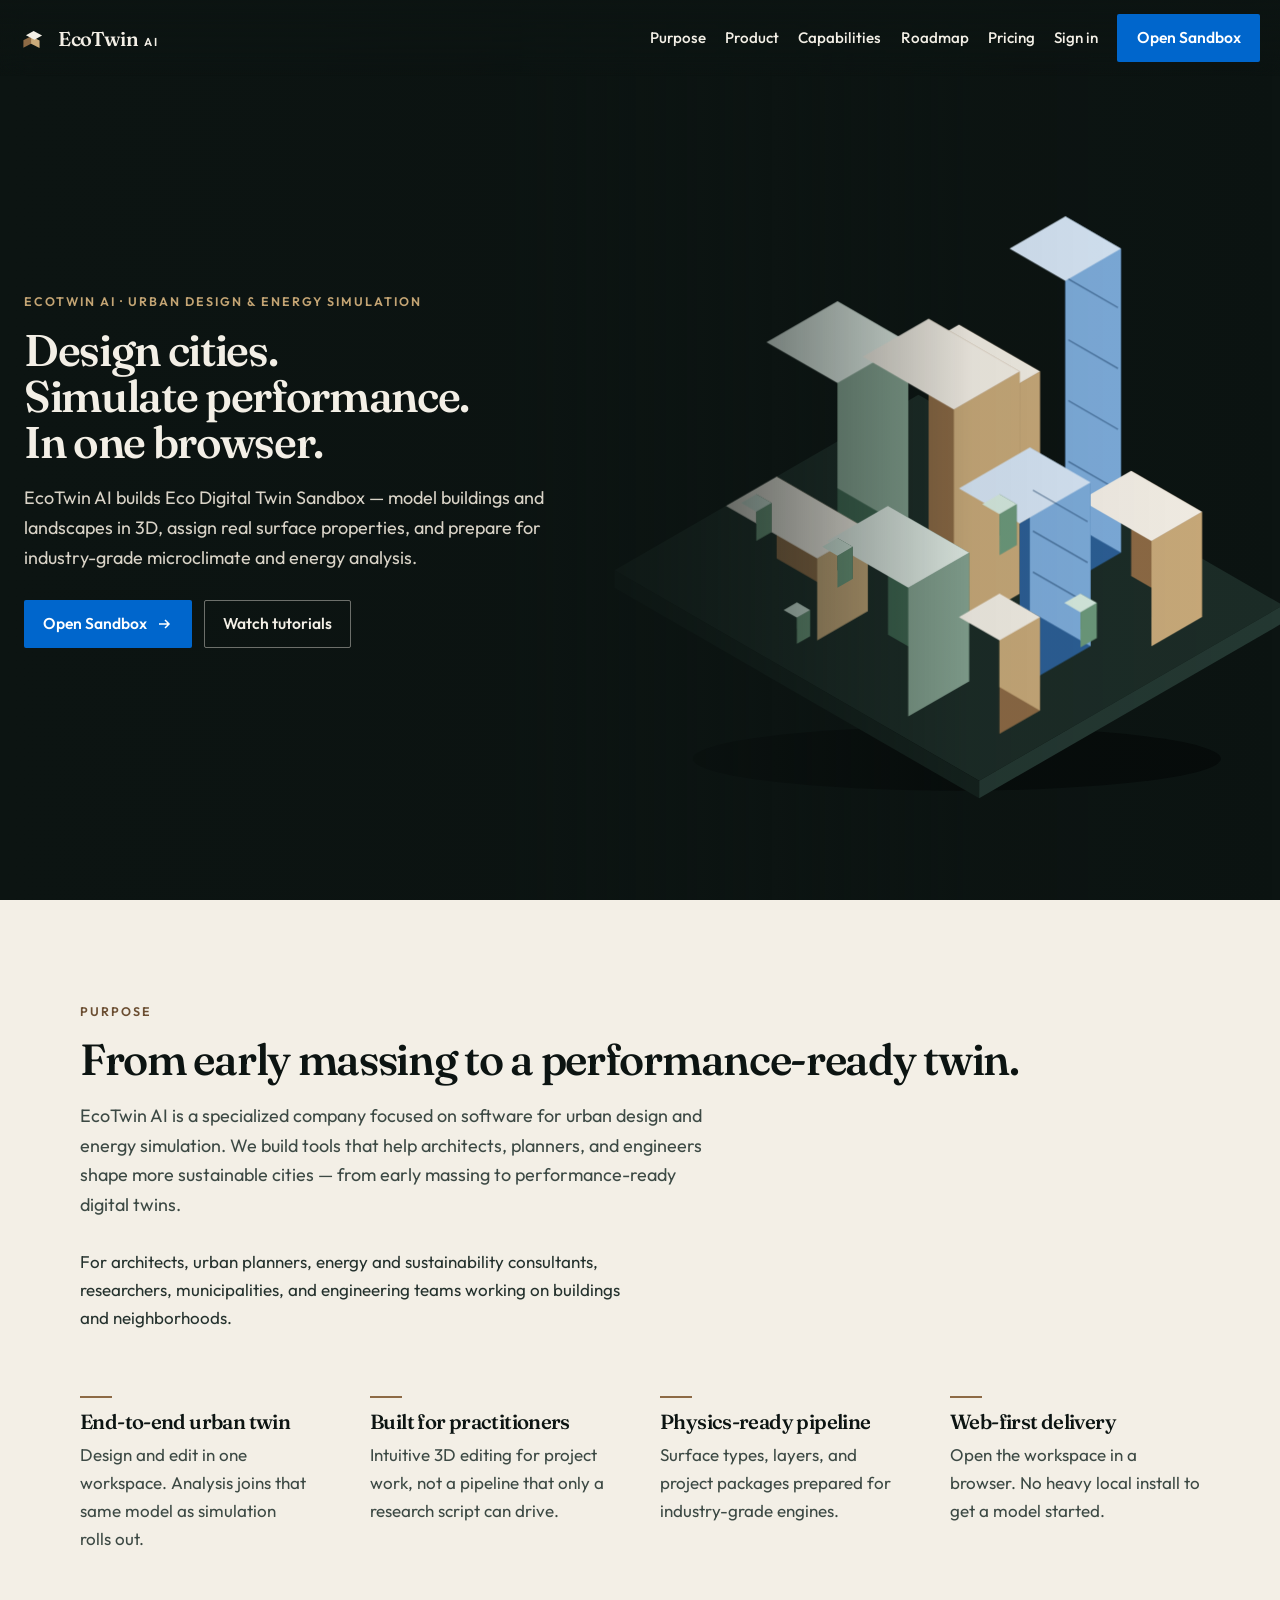
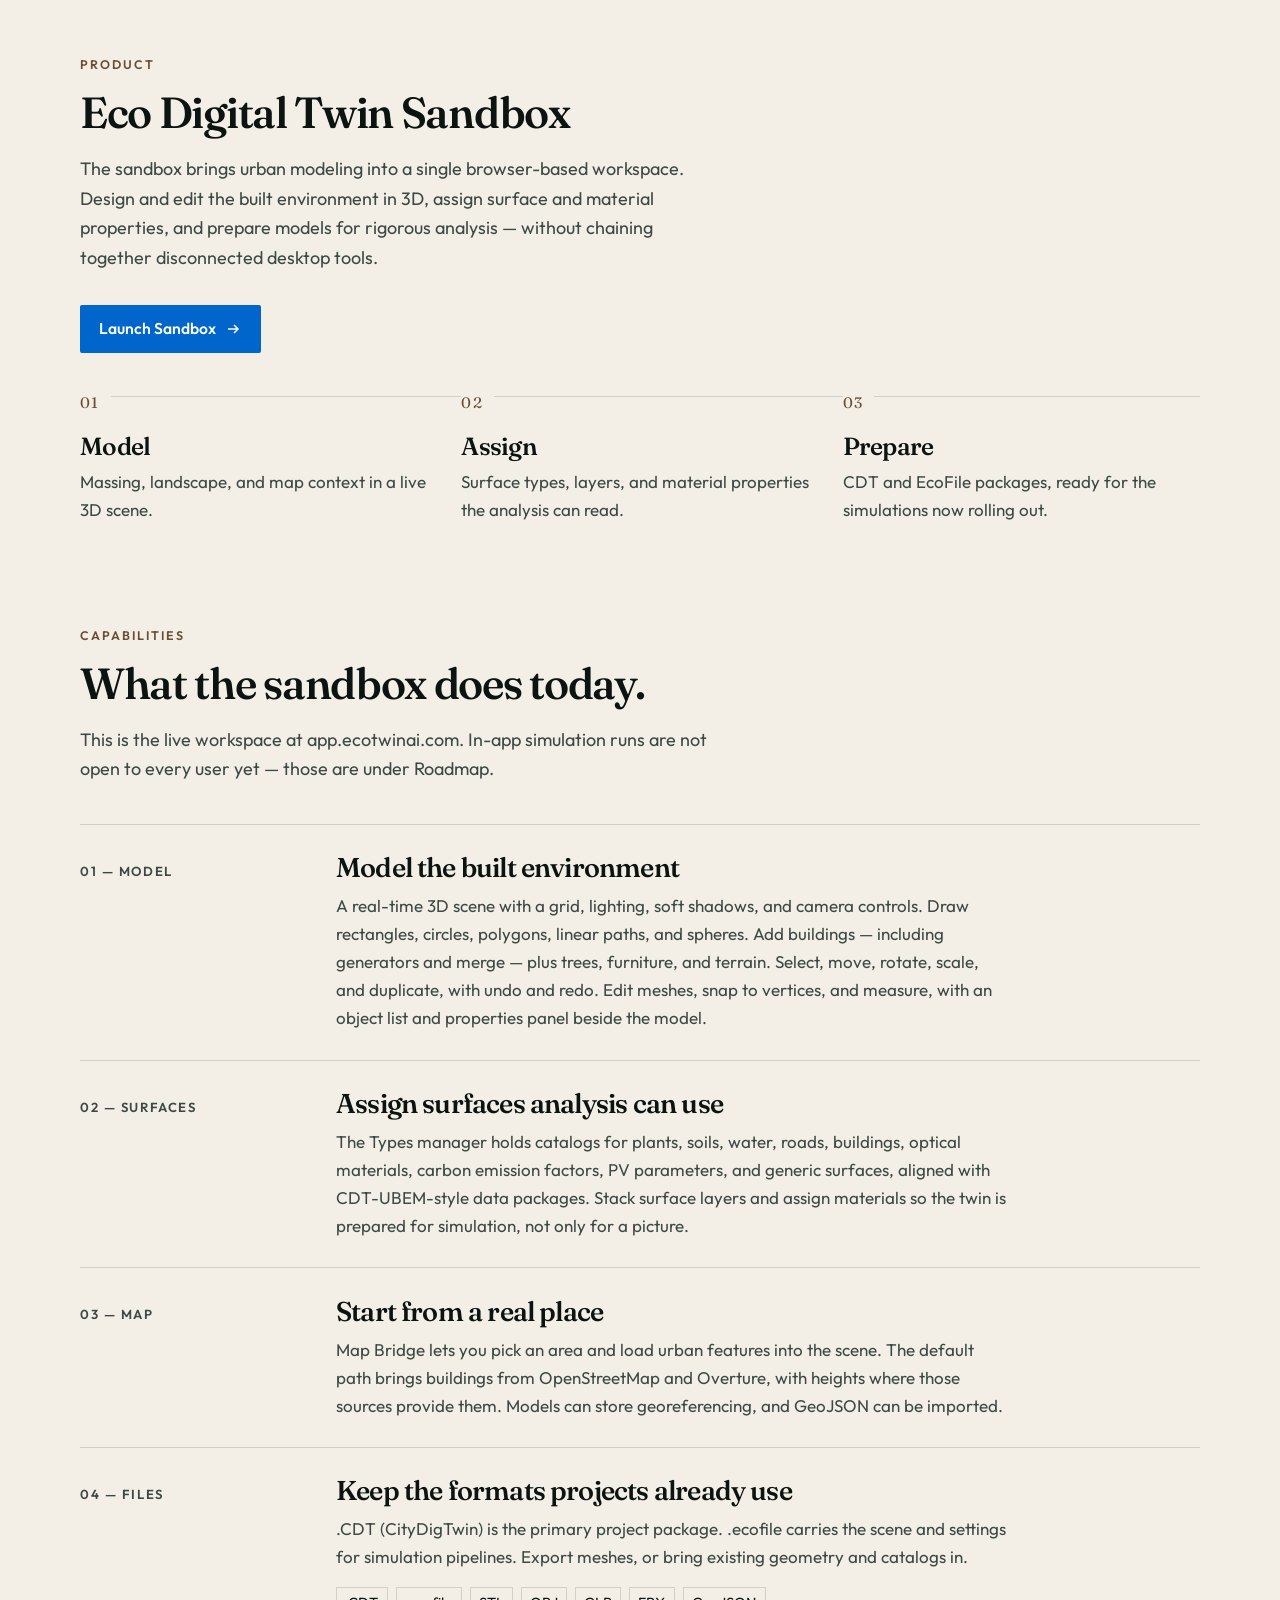
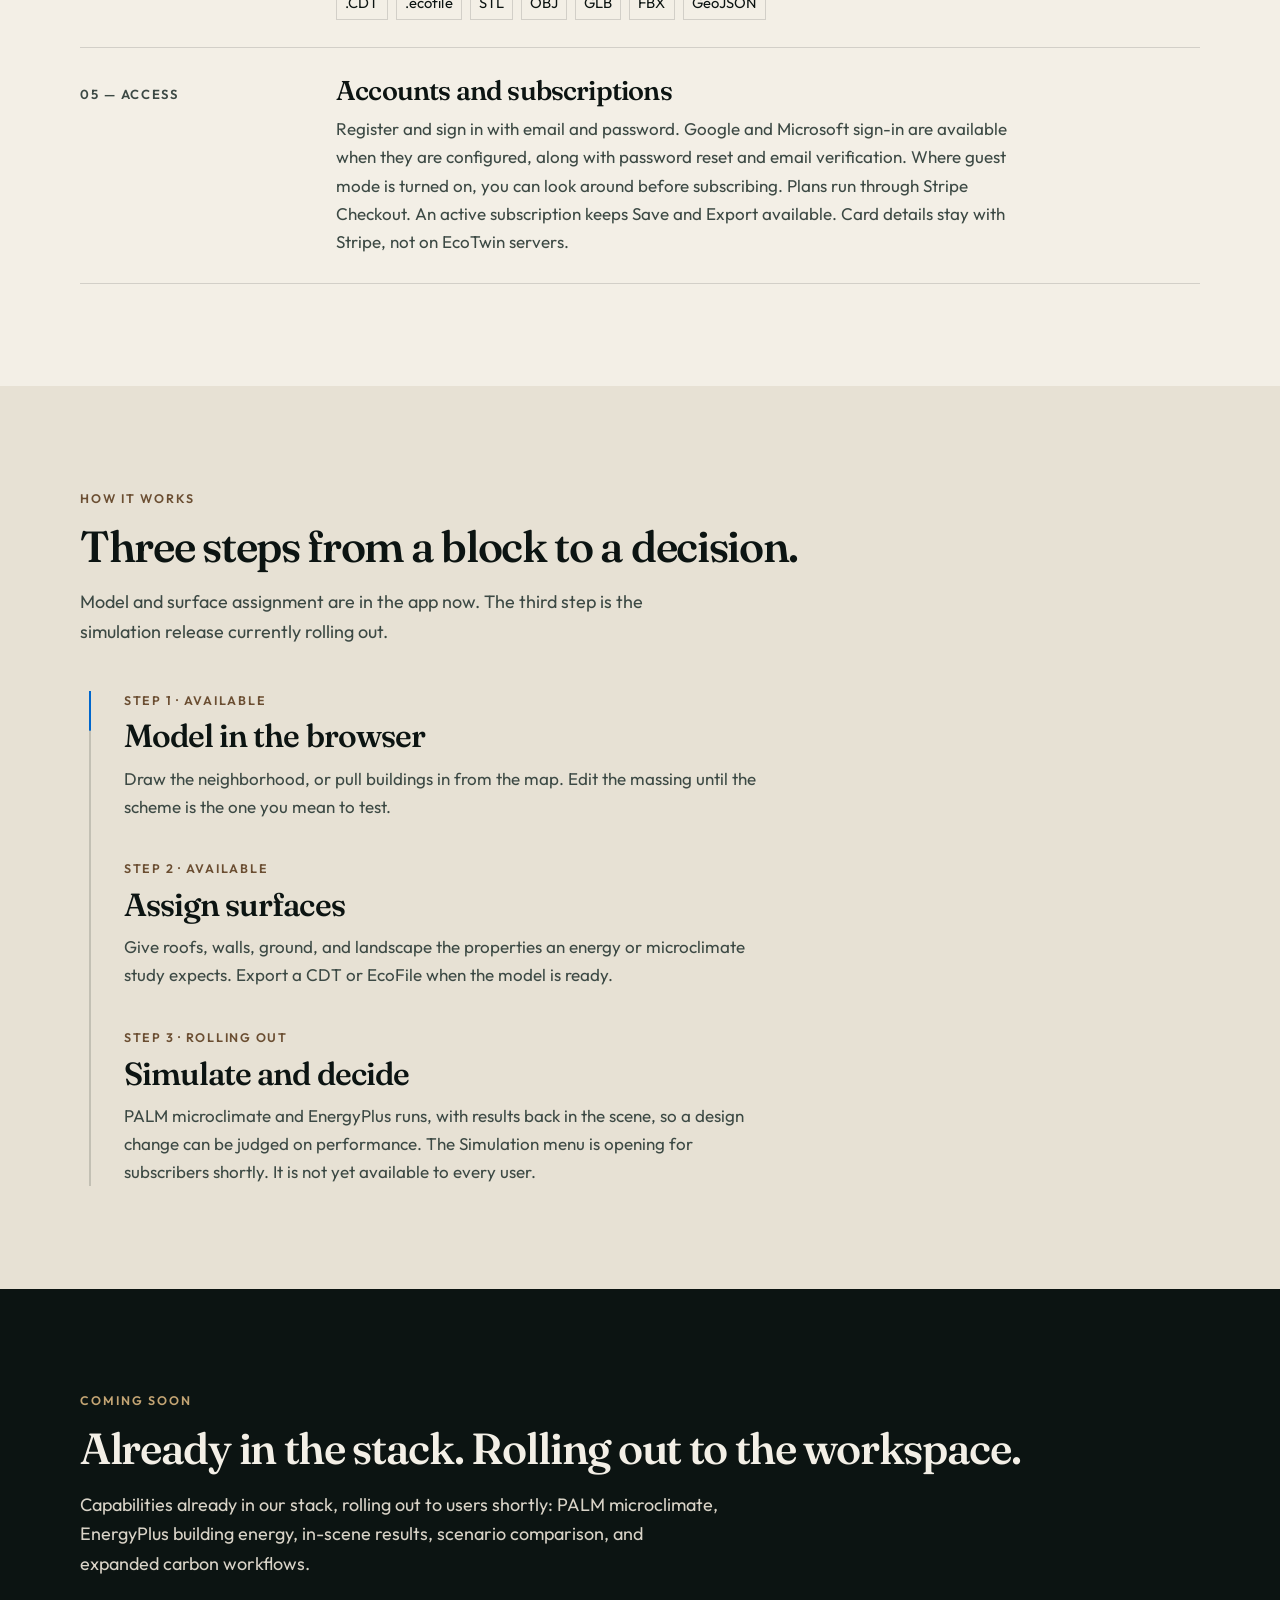
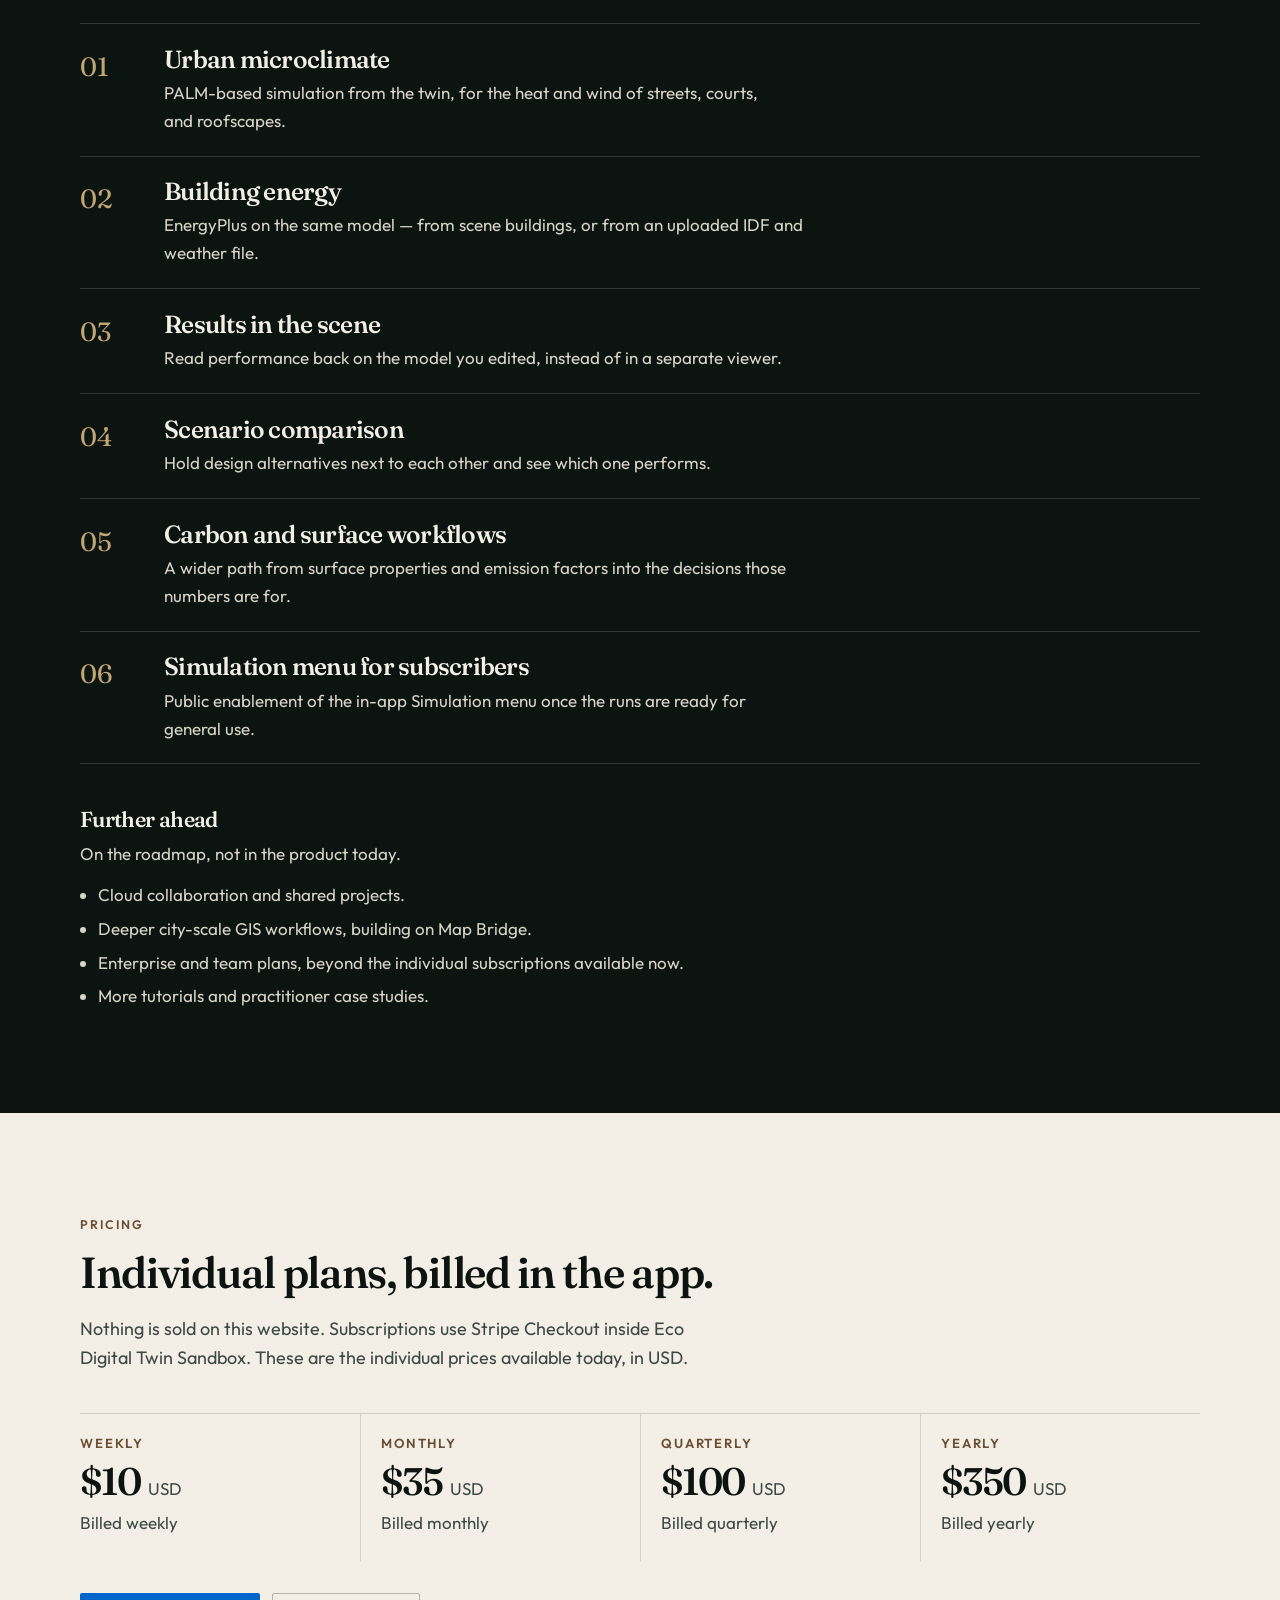
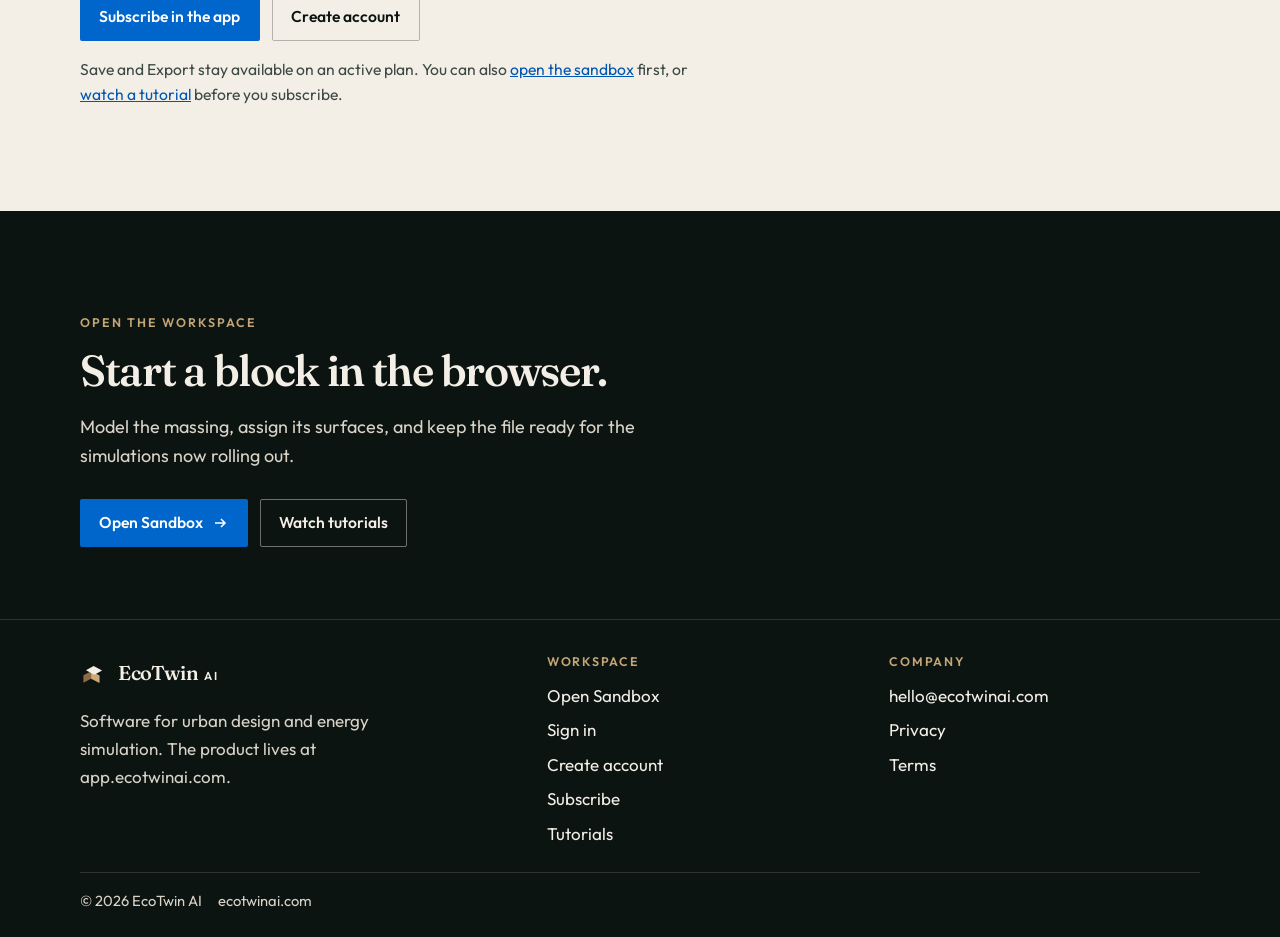
==== index.html @ b20877e5 "Add the EcoTwin AI marketing website. Co-authored-by: Cursor <cursoragent@cursor.com>" ====
<!DOCTYPE html>
<html lang="en">
  <head>
    <meta charset="utf-8">
    <meta name="viewport" content="width=device-width, initial-scale=1">
    <title>EcoTwin AI — Urban Design &amp; Energy Simulation</title>
    <meta name="description" content="EcoTwin AI builds Eco Digital Twin Sandbox, a browser workspace for urban design and energy simulation. Model cities in 3D, assign real surfaces, and open the app.">
    <link rel="canonical" href="https://ecotwinai.com/">
    <meta name="theme-color" content="#0c1412">
    <meta property="og:type" content="website">
    <meta property="og:locale" content="en_US">
    <meta property="og:site_name" content="EcoTwin AI">
    <meta property="og:title" content="EcoTwin AI — Urban Design &amp; Energy Simulation">
    <meta property="og:description" content="Model buildings and landscapes in 3D, assign real surface properties, and prepare for microclimate and energy analysis. Open Eco Digital Twin Sandbox.">
    <meta property="og:url" content="https://ecotwinai.com/">
    <meta name="twitter:card" content="summary">
    <meta name="twitter:title" content="EcoTwin AI — Urban Design &amp; Energy Simulation">
    <meta name="twitter:description" content="A browser sandbox for sustainable urban design, from early massing to performance-ready digital twins.">
    <link rel="icon" href="favicon.svg" type="image/svg+xml">
    <link rel="preconnect" href="https://fonts.googleapis.com">
    <link rel="preconnect" href="https://fonts.gstatic.com" crossorigin>
    <link href="https://fonts.googleapis.com/css2?family=Fraunces:opsz,wght@9..144,500..650&family=Outfit:wght@400..600&display=swap" rel="stylesheet">
    <link rel="stylesheet" href="styles.css">
    <script type="application/ld+json">
      {
        "@context": "https://schema.org",
        "@type": "Organization",
        "name": "EcoTwin AI",
        "url": "https://ecotwinai.com",
        "description": "Software for urban design and energy simulation.",
        "sameAs": ["https://www.youtube.com/@EcoTwinAI"]
      }
    </script>
  </head>
  <body>
    <a class="skip" href="#content">Skip to content</a>
    <header class="site-header is-overlay" data-header>
      <div class="bar">
        <a class="logo" href="#top">
          <svg class="mark" viewBox="0 0 32 32" aria-hidden="true">
            <path d="M4 19.2 13 14.4 13 23.2 4 28Z" fill="#8d6a45"/>
            <path d="M13 14.4 23 19.4 23 28.2 13 23.2Z" fill="#c9aa7a"/>
            <path d="M7 13.2 16 8.2 26 13.6 17 18.6Z" fill="currentColor"/>
          </svg>
          <span>EcoTwin <span class="logo-ai">AI</span></span>
        </a>
        <a class="btn btn-primary header-cta" href="https://app.ecotwinai.com">Open Sandbox</a>
        <button class="nav-toggle" type="button" data-nav-toggle aria-expanded="false" aria-controls="site-nav">Menu</button>
        <nav class="site-nav" id="site-nav" data-nav aria-label="Primary">
          <a class="nav-link" href="#purpose">Purpose</a>
          <a class="nav-link" href="#product">Product</a>
          <a class="nav-link" href="#capabilities">Capabilities</a>
          <a class="nav-link" href="#roadmap">Roadmap</a>
          <a class="nav-link" href="#pricing">Pricing</a>
          <a class="nav-link" href="https://app.ecotwinai.com/auth/login.html">Sign in</a>
          <a class="btn btn-primary" href="https://app.ecotwinai.com">Open Sandbox</a>
        </nav>
      </div>
    </header>

    <main id="content">
      <section class="hero" id="top">
        <div class="hero-city">
          <svg viewBox="20 130 760 660" role="img" aria-labelledby="city-title">
            <title id="city-title">Massing model of a city block, with low buildings, glazed towers, and trees on a site board</title>
            <ellipse cx="410" cy="730" rx="280" ry="34" fill="#050908" opacity="0.65"/>
            <polygon points="369.3,344.2 755.9,567.4 433.7,753.4 47.1,530.2" fill="#1c2c27"/>
            <polygon points="47.1,530.2 433.7,753.4 433.7,772.0 47.1,548.8" fill="#14211d"/>
            <polygon points="755.9,567.4 433.7,753.4 433.7,772.0 755.9,586.0" fill="#243832"/>
            <g class="mass" style="--d:0.05s">
              <polygon points="412.2,418.6 498.1,468.2 498.1,319.4 412.2,269.8" fill="#8d6a45"/>
              <polygon points="498.1,468.2 433.7,505.4 433.7,356.6 498.1,319.4" fill="#c9aa7a"/>
              <polygon points="412.2,269.8 498.1,319.4 433.7,356.6 347.8,307.0" fill="#f4efe6"/>
            </g>
            <g class="mass" style="--d:0.12s">
              <polygon points="358.5,486.8 283.4,530.2 283.4,331.8 358.5,288.4" fill="#3e6550"/>
              <polygon points="283.4,443.4 358.5,486.8 358.5,288.4 283.4,245.0" fill="#86a492"/>
              <polygon points="283.4,245.0 358.5,288.4 283.4,331.8 208.2,288.4" fill="#e5f0e9"/>
            </g>
            <g class="mass" style="--d:0.18s">
              <polygon points="584.0,511.6 525.0,545.7 525.0,223.3 584.0,189.2" fill="#2c5f96"/>
              <polygon points="525.0,477.5 584.0,511.6 584.0,189.2 525.0,155.1" fill="#7eaddc"/>
              <polygon points="525.0,155.1 584.0,189.2 525.0,223.3 465.9,189.2" fill="#d7e6f6"/>
              <polyline points="528.2,414.9 580.8,445.3" fill="none" stroke="#1d4068" stroke-width="1.4" opacity="0.55"/>
              <polyline points="528.2,350.4 580.8,380.8" fill="none" stroke="#1d4068" stroke-width="1.4" opacity="0.55"/>
              <polyline points="528.2,285.9 580.8,316.3" fill="none" stroke="#1d4068" stroke-width="1.4" opacity="0.55"/>
              <polyline points="528.2,221.4 580.8,251.8" fill="none" stroke="#1d4068" stroke-width="1.4" opacity="0.55"/>
            </g>
            <g class="mass" style="--d:0.26s">
              <polygon points="380.0,499.2 476.6,555.0 476.6,319.4 380.0,263.6" fill="#8d6a45"/>
              <polygon points="476.6,555.0 406.8,595.3 406.8,359.7 476.6,319.4" fill="#c9aa7a"/>
              <polygon points="380.0,263.6 476.6,319.4 406.8,359.7 310.2,303.9" fill="#f4efe6"/>
            </g>
            <g class="mass" style="--d:0.34s">
              <polygon points="218.9,517.8 315.6,573.6 315.6,486.8 218.9,431.0" fill="#8d6a45"/>
              <polygon points="315.6,573.6 261.9,604.6 261.9,517.8 315.6,486.8" fill="#c9aa7a"/>
              <polygon points="218.9,431.0 315.6,486.8 261.9,517.8 165.2,462.0" fill="#f4efe6"/>
            </g>
            <g class="mass" style="--d:0.42s">
              <polygon points="594.8,536.4 669.9,579.8 669.9,468.2 594.8,424.8" fill="#8d6a45"/>
              <polygon points="669.9,579.8 616.3,610.8 616.3,499.2 669.9,468.2" fill="#c9aa7a"/>
              <polygon points="594.8,424.8 669.9,468.2 616.3,499.2 541.1,455.8" fill="#f4efe6"/>
            </g>
            <g class="mass" style="--d:0.5s">
              <polygon points="551.8,610.8 476.6,654.2 476.6,480.6 551.8,437.2" fill="#2c5f96"/>
              <polygon points="487.4,573.6 551.8,610.8 551.8,437.2 487.4,400.0" fill="#7eaddc"/>
              <polygon points="487.4,400.0 551.8,437.2 476.6,480.6 412.2,443.4" fill="#d7e6f6"/>
              <polyline points="490.6,532.1 548.6,565.5" fill="none" stroke="#1d4068" stroke-width="1.4" opacity="0.55"/>
              <polyline points="490.6,488.7 548.6,522.1" fill="none" stroke="#1d4068" stroke-width="1.4" opacity="0.55"/>
              <polyline points="490.6,445.3 548.6,478.7" fill="none" stroke="#1d4068" stroke-width="1.4" opacity="0.55"/>
            </g>
            <g class="mass" style="--d:0.58s">
              <polygon points="337.0,598.4 423.0,648.0 423.0,511.6 337.0,462.0" fill="#3e6550"/>
              <polygon points="423.0,648.0 358.5,685.2 358.5,548.8 423.0,511.6" fill="#86a492"/>
              <polygon points="337.0,462.0 423.0,511.6 358.5,548.8 272.6,499.2" fill="#e5f0e9"/>
            </g>
            <g class="mass" style="--d:0.66s">
              <polygon points="498.1,679.0 455.2,703.8 455.2,604.6 498.1,579.8" fill="#8d6a45"/>
              <polygon points="455.2,654.2 498.1,679.0 498.1,579.8 455.2,555.0" fill="#c9aa7a"/>
              <polygon points="455.2,555.0 498.1,579.8 455.2,604.6 412.2,579.8" fill="#f4efe6"/>
            </g>
            <g class="mass tree" style="--d:0.72s">
              <polygon points="455.2,493.0 473.4,503.5 473.4,460.1 455.2,449.6" fill="#3e6550"/>
              <polygon points="473.4,503.5 455.2,514.1 455.2,470.7 473.4,460.1" fill="#6d9a7c"/>
              <polygon points="455.2,449.6 473.4,460.1 455.2,470.7 436.9,460.1" fill="#d7ebe0"/>
            </g>
            <g class="mass tree" style="--d:0.76s">
              <polygon points="283.4,530.2 299.5,539.5 299.5,505.4 283.4,496.1" fill="#3e6550"/>
              <polygon points="299.5,539.5 283.4,548.8 283.4,514.7 299.5,505.4" fill="#6d9a7c"/>
              <polygon points="283.4,496.1 299.5,505.4 283.4,514.7 267.2,505.4" fill="#d7ebe0"/>
            </g>
            <g class="mass tree" style="--d:0.8s">
              <polygon points="541.1,592.2 558.3,602.1 558.3,564.9 541.1,555.0" fill="#3e6550"/>
              <polygon points="558.3,602.1 541.1,612.0 541.1,574.8 558.3,564.9" fill="#6d9a7c"/>
              <polygon points="541.1,555.0 558.3,564.9 541.1,574.8 523.9,564.9" fill="#d7ebe0"/>
            </g>
            <g class="mass tree" style="--d:0.84s">
              <polygon points="240.4,592.2 254.4,600.3 254.4,572.4 240.4,564.3" fill="#3e6550"/>
              <polygon points="254.4,600.3 240.4,608.3 240.4,580.4 254.4,572.4" fill="#6d9a7c"/>
              <polygon points="240.4,564.3 254.4,572.4 240.4,580.4 226.4,572.4" fill="#d7ebe0"/>
            </g>
            <g class="mass tree" style="--d:0.88s">
              <polygon points="197.4,480.6 213.5,489.9 213.5,458.9 197.4,449.6" fill="#3e6550"/>
              <polygon points="213.5,489.9 197.4,499.2 197.4,468.2 213.5,458.9" fill="#6d9a7c"/>
              <polygon points="197.4,449.6 213.5,458.9 197.4,468.2 181.3,458.9" fill="#d7ebe0"/>
            </g>
          </svg>
        </div>
        <div class="hero-copy">
          <div class="wrap">
            <p class="eyebrow">EcoTwin AI · Urban design &amp; energy simulation</p>
            <h1>
              <span class="line">Design cities.</span>
              <span class="line">Simulate performance.</span>
              <span class="line">In one browser.</span>
            </h1>
            <p class="lede">EcoTwin AI builds Eco Digital Twin Sandbox — model buildings and landscapes in 3D, assign real surface properties, and prepare for industry-grade microclimate and energy analysis.</p>
            <div class="hero-actions">
              <a class="btn btn-primary" href="https://app.ecotwinai.com">Open Sandbox <svg class="arrow" viewBox="0 0 16 16" aria-hidden="true"><path d="M3 8h10M9 4l4 4-4 4" fill="none" stroke="currentColor" stroke-width="1.5"/></svg></a>
              <a class="btn btn-line" href="https://www.youtube.com/@EcoTwinAI" target="_blank" rel="noopener noreferrer">Watch tutorials<span class="sr-only"> (opens in a new tab)</span></a>
            </div>
          </div>
        </div>
      </section>

      <section class="section" id="purpose">
        <div class="wrap">
          <div data-reveal>
            <p class="eyebrow">Purpose</p>
            <h2>From early massing to a performance-ready twin.</h2>
            <p class="lede">EcoTwin AI is a specialized company focused on software for urban design and energy simulation. We build tools that help architects, planners, and engineers shape more sustainable cities — from early massing to performance-ready digital twins.</p>
            <p class="audience">For architects, urban planners, energy and sustainability consultants, researchers, municipalities, and engineering teams working on buildings and neighborhoods.</p>
          </div>
          <ul class="diffs">
            <li data-reveal style="--d:0.05s">
              <h3>End-to-end urban twin</h3>
              <p>Design and edit in one workspace. Analysis joins that same model as simulation rolls out.</p>
            </li>
            <li data-reveal style="--d:0.1s">
              <h3>Built for practitioners</h3>
              <p>Intuitive 3D editing for project work, not a pipeline that only a research script can drive.</p>
            </li>
            <li data-reveal style="--d:0.15s">
              <h3>Physics-ready pipeline</h3>
              <p>Surface types, layers, and project packages prepared for industry-grade engines.</p>
            </li>
            <li data-reveal style="--d:0.2s">
              <h3>Web-first delivery</h3>
              <p>Open the workspace in a browser. No heavy local install to get a model started.</p>
            </li>
          </ul>
        </div>
      </section>

      <section class="section" id="product" style="padding-top: 0">
        <div class="wrap">
          <div data-reveal>
            <p class="eyebrow">Product</p>
            <h2>Eco Digital Twin Sandbox</h2>
            <p class="lede">The sandbox brings urban modeling into a single browser-based workspace. Design and edit the built environment in 3D, assign surface and material properties, and prepare models for rigorous analysis — without chaining together disconnected desktop tools.</p>
            <p class="product-cta"><a class="btn btn-primary" href="https://app.ecotwinai.com">Launch Sandbox <svg class="arrow" viewBox="0 0 16 16" aria-hidden="true"><path d="M3 8h10M9 4l4 4-4 4" fill="none" stroke="currentColor" stroke-width="1.5"/></svg></a></p>
          </div>
          <ol class="pipeline" data-reveal>
            <li>
              <span class="idx">01</span>
              <h3>Model</h3>
              <p>Massing, landscape, and map context in a live 3D scene.</p>
            </li>
            <li>
              <span class="idx">02</span>
              <h3>Assign</h3>
              <p>Surface types, layers, and material properties the analysis can read.</p>
            </li>
            <li>
              <span class="idx">03</span>
              <h3>Prepare</h3>
              <p>CDT and EcoFile packages, ready for the simulations now rolling out.</p>
            </li>
          </ol>
        </div>
      </section>

      <section class="section" id="capabilities" style="padding-top: 0">
        <div class="wrap">
          <div data-reveal>
            <p class="eyebrow">Capabilities</p>
            <h2>What the sandbox does today.</h2>
            <p class="lede">This is the live workspace at app.ecotwinai.com. In-app simulation runs are not open to every user yet — those are under Roadmap.</p>
          </div>
          <div class="cap-list">
            <article class="cap" data-reveal>
              <p class="cap-label">01 — Model</p>
              <div>
                <h3>Model the built environment</h3>
                <p>A real-time 3D scene with a grid, lighting, soft shadows, and camera controls. Draw rectangles, circles, polygons, linear paths, and spheres. Add buildings — including generators and merge — plus trees, furniture, and terrain. Select, move, rotate, scale, and duplicate, with undo and redo. Edit meshes, snap to vertices, and measure, with an object list and properties panel beside the model.</p>
              </div>
            </article>
            <article class="cap" data-reveal>
              <p class="cap-label">02 — Surfaces</p>
              <div>
                <h3>Assign surfaces analysis can use</h3>
                <p>The Types manager holds catalogs for plants, soils, water, roads, buildings, optical materials, carbon emission factors, PV parameters, and generic surfaces, aligned with CDT-UBEM-style data packages. Stack surface layers and assign materials so the twin is prepared for simulation, not only for a picture.</p>
              </div>
            </article>
            <article class="cap" data-reveal>
              <p class="cap-label">03 — Map</p>
              <div>
                <h3>Start from a real place</h3>
                <p>Map Bridge lets you pick an area and load urban features into the scene. The default path brings buildings from OpenStreetMap and Overture, with heights where those sources provide them. Models can store georeferencing, and GeoJSON can be imported.</p>
              </div>
            </article>
            <article class="cap" data-reveal>
              <p class="cap-label">04 — Files</p>
              <div>
                <h3>Keep the formats projects already use</h3>
                <p>.CDT (CityDigTwin) is the primary project package. .ecofile carries the scene and settings for simulation pipelines. Export meshes, or bring existing geometry and catalogs in.</p>
                <ul class="formats">
                  <li>.CDT</li>
                  <li>.ecofile</li>
                  <li>STL</li>
                  <li>OBJ</li>
                  <li>GLB</li>
                  <li>FBX</li>
                  <li>GeoJSON</li>
                </ul>
              </div>
            </article>
            <article class="cap" data-reveal>
              <p class="cap-label">05 — Access</p>
              <div>
                <h3>Accounts and subscriptions</h3>
                <p>Register and sign in with email and password. Google and Microsoft sign-in are available when they are configured, along with password reset and email verification. Where guest mode is turned on, you can look around before subscribing. Plans run through Stripe Checkout. An active subscription keeps Save and Export available. Card details stay with Stripe, not on EcoTwin servers.</p>
              </div>
            </article>
          </div>
        </div>
      </section>

      <section class="section method" id="method">
        <div class="wrap">
          <div data-reveal>
            <p class="eyebrow">How it works</p>
            <h2>Three steps from a block to a decision.</h2>
            <p class="lede">Model and surface assignment are in the app now. The third step is the simulation release currently rolling out.</p>
          </div>
          <div class="steps" data-steps>
            <div class="steps-rail" aria-hidden="true"><span class="steps-fill" data-steps-fill></span></div>
            <ol class="step-list">
              <li data-step>
                <p class="step-kicker">Step 1 · Available</p>
                <h3>Model in the browser</h3>
                <p>Draw the neighborhood, or pull buildings in from the map. Edit the massing until the scheme is the one you mean to test.</p>
              </li>
              <li data-step>
                <p class="step-kicker">Step 2 · Available</p>
                <h3>Assign surfaces</h3>
                <p>Give roofs, walls, ground, and landscape the properties an energy or microclimate study expects. Export a CDT or EcoFile when the model is ready.</p>
              </li>
              <li data-step>
                <p class="step-kicker">Step 3 · Rolling out</p>
                <h3>Simulate and decide</h3>
                <p>PALM microclimate and EnergyPlus runs, with results back in the scene, so a design change can be judged on performance. The Simulation menu is opening for subscribers shortly. It is not yet available to every user.</p>
              </li>
            </ol>
          </div>
        </div>
      </section>

      <section class="section band" id="roadmap">
        <div class="wrap">
          <div data-reveal>
            <p class="eyebrow">Coming soon</p>
            <h2>Already in the stack. Rolling out to the workspace.</h2>
            <p class="lede">Capabilities already in our stack, rolling out to users shortly: PALM microclimate, EnergyPlus building energy, in-scene results, scenario comparison, and expanded carbon workflows.</p>
          </div>
          <ol class="roadmap">
            <li data-reveal>
              <span class="num">01</span>
              <div>
                <h3>Urban microclimate</h3>
                <p>PALM-based simulation from the twin, for the heat and wind of streets, courts, and roofscapes.</p>
              </div>
            </li>
            <li data-reveal>
              <span class="num">02</span>
              <div>
                <h3>Building energy</h3>
                <p>EnergyPlus on the same model — from scene buildings, or from an uploaded IDF and weather file.</p>
              </div>
            </li>
            <li data-reveal>
              <span class="num">03</span>
              <div>
                <h3>Results in the scene</h3>
                <p>Read performance back on the model you edited, instead of in a separate viewer.</p>
              </div>
            </li>
            <li data-reveal>
              <span class="num">04</span>
              <div>
                <h3>Scenario comparison</h3>
                <p>Hold design alternatives next to each other and see which one performs.</p>
              </div>
            </li>
            <li data-reveal>
              <span class="num">05</span>
              <div>
                <h3>Carbon and surface workflows</h3>
                <p>A wider path from surface properties and emission factors into the decisions those numbers are for.</p>
              </div>
            </li>
            <li data-reveal>
              <span class="num">06</span>
              <div>
                <h3>Simulation menu for subscribers</h3>
                <p>Public enablement of the in-app Simulation menu once the runs are ready for general use.</p>
              </div>
            </li>
          </ol>
          <div class="ahead" data-reveal>
            <h3>Further ahead</h3>
            <p>On the roadmap, not in the product today.</p>
            <ul>
              <li>Cloud collaboration and shared projects.</li>
              <li>Deeper city-scale GIS workflows, building on Map Bridge.</li>
              <li>Enterprise and team plans, beyond the individual subscriptions available now.</li>
              <li>More tutorials and practitioner case studies.</li>
            </ul>
          </div>
        </div>
      </section>

      <section class="section" id="pricing">
        <div class="wrap">
          <div data-reveal>
            <p class="eyebrow">Pricing</p>
            <h2>Individual plans, billed in the app.</h2>
            <p class="lede">Nothing is sold on this website. Subscriptions use Stripe Checkout inside Eco Digital Twin Sandbox. These are the individual prices available today, in USD.</p>
          </div>
          <ul class="plans" data-reveal>
            <li>
              <h3>Weekly</h3>
              <p class="price"><strong>$10</strong> <span>USD</span></p>
              <p>Billed weekly</p>
            </li>
            <li>
              <h3>Monthly</h3>
              <p class="price"><strong>$35</strong> <span>USD</span></p>
              <p>Billed monthly</p>
            </li>
            <li>
              <h3>Quarterly</h3>
              <p class="price"><strong>$100</strong> <span>USD</span></p>
              <p>Billed quarterly</p>
            </li>
            <li>
              <h3>Yearly</h3>
              <p class="price"><strong>$350</strong> <span>USD</span></p>
              <p>Billed yearly</p>
            </li>
          </ul>
          <div class="price-actions" data-reveal>
            <a class="btn btn-primary" href="https://app.ecotwinai.com/auth/subscribe.html">Subscribe in the app</a>
            <a class="btn btn-ink" href="https://app.ecotwinai.com/auth/register.html">Create account</a>
          </div>
          <p class="fine">Save and Export stay available on an active plan. You can also <a href="https://app.ecotwinai.com">open the sandbox</a> first, or <a href="https://www.youtube.com/@EcoTwinAI" target="_blank" rel="noopener noreferrer">watch a tutorial<span class="sr-only"> (opens in a new tab)</span></a> before you subscribe.</p>
        </div>
      </section>

      <section class="close" id="start">
        <div class="wrap">
          <p class="eyebrow">Open the workspace</p>
          <h2>Start a block in the browser.</h2>
          <p class="lede">Model the massing, assign its surfaces, and keep the file ready for the simulations now rolling out.</p>
          <div class="close-actions">
            <a class="btn btn-primary" href="https://app.ecotwinai.com">Open Sandbox <svg class="arrow" viewBox="0 0 16 16" aria-hidden="true"><path d="M3 8h10M9 4l4 4-4 4" fill="none" stroke="currentColor" stroke-width="1.5"/></svg></a>
            <a class="btn btn-line" href="https://www.youtube.com/@EcoTwinAI" target="_blank" rel="noopener noreferrer">Watch tutorials<span class="sr-only"> (opens in a new tab)</span></a>
          </div>
        </div>
      </section>
    </main>

    <footer class="site-footer">
      <div class="wrap foot-grid">
        <div class="foot-brand">
          <a class="logo" href="#top">
            <svg class="mark" viewBox="0 0 32 32" aria-hidden="true">
              <path d="M4 19.2 13 14.4 13 23.2 4 28Z" fill="#8d6a45"/>
              <path d="M13 14.4 23 19.4 23 28.2 13 23.2Z" fill="#c9aa7a"/>
              <path d="M7 13.2 16 8.2 26 13.6 17 18.6Z" fill="#f3efe6"/>
            </svg>
            <span>EcoTwin <span class="logo-ai">AI</span></span>
          </a>
          <p>Software for urban design and energy simulation. The product lives at app.ecotwinai.com.</p>
        </div>
        <div>
          <h2>Workspace</h2>
          <ul>
            <li><a href="https://app.ecotwinai.com">Open Sandbox</a></li>
            <li><a href="https://app.ecotwinai.com/auth/login.html">Sign in</a></li>
            <li><a href="https://app.ecotwinai.com/auth/register.html">Create account</a></li>
            <li><a href="https://app.ecotwinai.com/auth/subscribe.html">Subscribe</a></li>
            <li><a href="https://www.youtube.com/@EcoTwinAI" target="_blank" rel="noopener noreferrer">Tutorials<span class="sr-only"> (opens in a new tab)</span></a></li>
          </ul>
        </div>
        <div>
          <h2>Company</h2>
          <ul>
            <li><a href="mailto:hello@ecotwinai.com">hello@ecotwinai.com</a></li>
            <li><a href="privacy.html">Privacy</a></li>
            <li><a href="terms.html">Terms</a></li>
          </ul>
        </div>
      </div>
      <div class="wrap legal-line">
        <span>© 2026 EcoTwin AI</span>
        <span>ecotwinai.com</span>
      </div>
    </footer>
    <script src="main.js"></script>
  </body>
</html>
---- styles.css ----
:root {
  --ink: #0c1412;
  --ink-soft: #1a2823;
  --paper: #f3efe6;
  --paper-2: #e7e1d4;
  --text: #24312d;
  --muted: #3c4944;
  --blue: #0066cc;
  --blue-ink: #0057b3;
  --blue-deep: #0057b3;
  --copper: #6b4e32;
  --copper-line: #8d6a45;
  --copper-bright: #c4a574;
  --line: rgba(12, 20, 18, 0.14);
  --header: 4.75rem;
  --wrap: 1120px;
  --serif: "Fraunces", "Iowan Old Style", Palatino, Georgia, serif;
  --sans: "Outfit", "Avenir Next", "Segoe UI", sans-serif;
}

*,
*::before,
*::after {
  box-sizing: border-box;
}

html {
  scroll-padding-top: 5.25rem;
}

body {
  margin: 0;
  background: var(--paper);
  color: var(--text);
  font-family: var(--sans);
  font-size: 1.0625rem;
  font-weight: 400;
  line-height: 1.65;
  text-rendering: optimizeLegibility;
}

img,
svg {
  max-width: 100%;
}

h1,
h2,
h3 {
  font-family: var(--serif);
  font-weight: 560;
  letter-spacing: -0.03em;
  line-height: 1.04;
  color: var(--ink);
  text-wrap: balance;
}

h1 {
  margin: 0;
  font-size: clamp(2.05rem, 2.4vw + 0.85rem, 3.35rem);
}

h2 {
  margin: 0;
  font-size: clamp(2.05rem, 2.4vw + 0.8rem, 3.25rem);
}

h3 {
  margin: 0;
  font-size: 1.45rem;
  line-height: 1.15;
}

p {
  margin: 0;
  text-wrap: pretty;
}

a {
  color: var(--blue-ink);
}

a:hover {
  color: #00498f;
}

:focus-visible {
  outline: 2px solid var(--blue);
  outline-offset: 3px;
}

::selection {
  background: #c4a574;
  color: var(--ink);
}

.skip {
  position: absolute;
  left: 1rem;
  top: -4rem;
  z-index: 80;
  background: var(--blue);
  color: #fff;
  padding: 0.65rem 1rem;
  text-decoration: none;
}

.skip:focus {
  top: 1rem;
}

.sr-only {
  position: absolute;
  width: 1px;
  height: 1px;
  padding: 0;
  margin: -1px;
  overflow: hidden;
  clip: rect(0, 0, 0, 0);
  white-space: nowrap;
  border: 0;
}

.wrap {
  width: min(var(--wrap), calc(100% - 3rem));
  margin-inline: auto;
}

.narrow {
  width: min(42rem, calc(100% - 3rem));
  margin-inline: auto;
}

.section {
  padding: clamp(4.5rem, 8vw, 7.25rem) 0;
}

.eyebrow {
  margin: 0 0 0.9rem;
  font-family: var(--sans);
  font-size: 0.78rem;
  font-weight: 600;
  letter-spacing: 0.16em;
  text-transform: uppercase;
  color: var(--copper);
}

.lede {
  max-width: 40rem;
  margin-top: 1.15rem;
  font-size: 1.125rem;
  color: var(--muted);
}

.site-header {
  position: fixed;
  inset: 0 0 auto 0;
  z-index: 40;
  color: var(--ink);
  background: rgba(243, 239, 230, 0.94);
  backdrop-filter: blur(14px);
  box-shadow: inset 0 -1px 0 var(--line);
}

.site-header.is-overlay:not(.is-solid) {
  color: var(--paper);
  background: linear-gradient(to bottom, rgba(12, 20, 18, 0.92), rgba(12, 20, 18, 0.55) 72%, transparent);
  box-shadow: none;
}

.site-header.is-overlay.is-solid {
  color: var(--ink);
  background: rgba(243, 239, 230, 0.94);
  box-shadow: inset 0 -1px 0 var(--line);
}

.bar {
  display: flex;
  align-items: center;
  gap: 1rem;
  width: min(1240px, calc(100% - 2.5rem));
  margin-inline: auto;
  min-height: var(--header);
  padding: 0.85rem 0;
  transition: padding 0.25s ease;
}

.is-condensed .bar {
  padding: 0.45rem 0;
}

.logo {
  display: inline-flex;
  align-items: center;
  gap: 0.7rem;
  color: inherit;
  text-decoration: none;
  font-family: var(--serif);
  font-size: 1.25rem;
  font-weight: 560;
  letter-spacing: -0.03em;
  white-space: nowrap;
  flex-shrink: 0;
}

.logo-ai {
  font-family: var(--sans);
  font-size: 0.72rem;
  font-weight: 600;
  letter-spacing: 0.14em;
  margin-left: 0.15rem;
}

.mark {
  width: 1.7rem;
  height: 1.7rem;
  display: block;
}

.site-nav {
  display: flex;
  align-items: center;
  gap: 1.2rem;
  margin-left: auto;
}

.nav-link {
  color: inherit;
  text-decoration: none;
  font-size: 0.95rem;
  font-weight: 500;
}

.nav-link:hover {
  text-decoration: underline;
  text-underline-offset: 0.22em;
}

.nav-toggle {
  display: none;
}

.btn.header-cta {
  display: none;
}

.btn {
  display: inline-flex;
  align-items: center;
  justify-content: center;
  gap: 0.55rem;
  min-height: 3rem;
  padding: 0.65rem 1.15rem;
  border: 1px solid transparent;
  border-radius: 2px;
  font-family: var(--sans);
  font-size: 0.98rem;
  font-weight: 560;
  line-height: 1;
  text-decoration: none;
  white-space: nowrap;
  cursor: pointer;
}

.btn-primary {
  background: var(--blue);
  color: #fff;
}

.btn-primary:hover {
  background: var(--blue-deep);
  color: #fff;
}

.btn-primary:focus-visible {
  outline-color: var(--ink);
}

.btn-line {
  background: transparent;
  color: var(--paper);
  border-color: rgba(243, 239, 230, 0.42);
}

.btn-line:hover {
  background: rgba(243, 239, 230, 0.08);
  color: #fff;
}

.btn-ink {
  background: transparent;
  color: var(--ink);
  border-color: rgba(12, 20, 18, 0.28);
}

.btn-ink:hover {
  border-color: var(--ink);
  color: var(--ink);
  background: rgba(12, 20, 18, 0.04);
}

.arrow {
  width: 1rem;
  height: 1rem;
}

.hero {
  position: relative;
  min-height: 100svh;
  display: flex;
  align-items: center;
  padding: 6.5rem 0 4rem;
  background: var(--ink);
  color: var(--paper);
  overflow: hidden;
}

.hero::before {
  content: "";
  position: absolute;
  inset: 0;
  background: linear-gradient(
    90deg,
    #0c1412 0%,
    rgba(12, 20, 18, 0.96) 40%,
    rgba(12, 20, 18, 0.62) 56%,
    rgba(12, 20, 18, 0.08) 76%,
    transparent 100%
  );
  z-index: 1;
  pointer-events: none;
}

.hero-city {
  position: absolute;
  top: 8%;
  right: -2%;
  bottom: -4%;
  width: min(1120px, 56vw);
  z-index: 0;
}

.hero-city svg {
  width: 100%;
  height: 100%;
  display: block;
}

.hero-copy {
  position: relative;
  z-index: 2;
}

.hero .eyebrow {
  color: var(--copper-bright);
}

.hero h1 {
  color: var(--paper);
  max-width: 11em;
}

.hero h1 .line {
  display: block;
}

.hero .lede {
  max-width: 36rem;
  color: #d9d3c7;
}

.hero-actions {
  display: flex;
  flex-wrap: wrap;
  gap: 0.75rem;
  margin-top: 1.75rem;
}

.mass {
  transform-box: fill-box;
  transform-origin: center bottom;
  animation: rise 1.15s cubic-bezier(0.16, 0.84, 0.28, 1) both;
  animation-delay: var(--d, 0s);
}

@keyframes rise {
  from {
    opacity: 0;
    transform: translateY(42px);
  }
  to {
    opacity: 1;
    transform: none;
  }
}

.about-grid,
.product-grid {
  display: grid;
  grid-template-columns: minmax(0, 1.15fr) minmax(16rem, 0.85fr);
  gap: clamp(2rem, 5vw, 5rem);
  align-items: start;
}

.diffs {
  list-style: none;
  padding: 0;
  margin: clamp(2.5rem, 5vw, 4rem) 0 0;
  display: grid;
  gap: 1.6rem;
}

.diffs h3 {
  font-size: 1.28rem;
}

.diffs h3::before {
  content: "";
  display: block;
  width: 2rem;
  height: 2px;
  margin-bottom: 0.75rem;
  background: var(--copper-line);
}

.diffs p {
  margin-top: 0.45rem;
  color: var(--muted);
}

.audience {
  margin-top: 1.75rem;
  max-width: 38rem;
  color: var(--text);
}

.pipeline {
  list-style: none;
  padding: 2rem 0 0;
  margin: 0;
  display: grid;
  grid-template-columns: repeat(3, 1fr);
  gap: 1.5rem;
  position: relative;
}

.pipeline::before {
  content: "";
  position: absolute;
  top: 2.72rem;
  left: 0;
  right: 0;
  height: 1px;
  background: var(--line);
}

.pipeline li {
  position: relative;
  padding-top: 0.2rem;
}

.idx {
  display: inline-block;
  position: relative;
  z-index: 1;
  padding-right: 0.7rem;
  background: var(--paper);
  font-family: var(--serif);
  font-size: 0.95rem;
  letter-spacing: 0.08em;
  color: var(--copper);
}

.pipeline h3 {
  margin-top: 1rem;
  font-size: 1.55rem;
}

.pipeline p {
  margin-top: 0.45rem;
  color: var(--muted);
}

.product-cta {
  margin-top: 2rem;
}

.cap-list {
  margin-top: 2.5rem;
}

.cap {
  display: grid;
  grid-template-columns: minmax(9rem, 14rem) minmax(0, 1fr);
  gap: 1.5rem 2rem;
  padding: 1.7rem 0;
  border-top: 1px solid var(--line);
}

.cap:last-child {
  border-bottom: 1px solid var(--line);
}

.cap-label {
  margin: 0;
  font-family: var(--sans);
  font-size: 0.82rem;
  font-weight: 600;
  letter-spacing: 0.12em;
  text-transform: uppercase;
  color: var(--copper);
}

.cap h3 {
  font-size: 1.7rem;
}

.cap p {
  margin-top: 0.55rem;
  max-width: 42rem;
  color: var(--muted);
}

.formats {
  display: flex;
  flex-wrap: wrap;
  gap: 0.45rem 0.5rem;
  list-style: none;
  padding: 0;
  margin: 1rem 0 0;
}

.formats li {
  border: 1px solid var(--line);
  padding: 0.2rem 0.5rem;
  font-size: 0.92rem;
  letter-spacing: 0.01em;
  color: var(--ink);
}

.method {
  background: var(--paper-2);
}

.steps {
  display: grid;
  grid-template-columns: 1.25rem minmax(0, 1fr);
  gap: 1.25rem 1.5rem;
  margin-top: 2.75rem;
}

.steps-rail {
  position: relative;
  width: 2px;
  justify-self: center;
  background: rgba(12, 20, 18, 0.16);
}

.steps-fill {
  position: absolute;
  inset: 0;
  background: var(--blue);
  transform: scaleY(0.08);
  transform-origin: top center;
  transition: transform 0.45s ease;
}

.step-list {
  list-style: none;
  padding: 0;
  margin: 0;
  display: grid;
  gap: 2.4rem;
}

.step-kicker {
  margin-bottom: 0.45rem;
  font-size: 0.78rem;
  font-weight: 600;
  letter-spacing: 0.14em;
  text-transform: uppercase;
  color: var(--copper);
}

.step-list h3 {
  font-size: 2rem;
}

.step-list p:last-child {
  max-width: 40rem;
  margin-top: 0.6rem;
  color: var(--muted);
}

.band {
  background: var(--ink);
  color: #d9d3c7;
}

.band h2,
.band h3,
.close h2 {
  color: var(--paper);
}

.band .eyebrow,
.close .eyebrow {
  color: var(--copper-bright);
}

.band .lede {
  color: #d9d3c7;
}

.roadmap {
  list-style: none;
  padding: 0;
  margin: 2.75rem 0 0;
}

.roadmap li {
  display: grid;
  grid-template-columns: 4.25rem minmax(0, 1fr);
  gap: 0.5rem 1rem;
  padding: 1.3rem 0;
  border-top: 1px solid rgba(243, 239, 230, 0.16);
}

.roadmap li:last-child {
  border-bottom: 1px solid rgba(243, 239, 230, 0.16);
}

.num {
  font-family: var(--serif);
  font-size: 1.65rem;
  color: var(--copper-bright);
}

.roadmap h3 {
  font-size: 1.55rem;
}

.roadmap p {
  margin-top: 0.35rem;
  max-width: 40rem;
}

.ahead {
  margin-top: 2.75rem;
  max-width: 40rem;
}

.ahead h3 {
  font-size: 1.35rem;
}

.ahead p {
  margin-top: 0.45rem;
}

.ahead ul {
  margin: 0.8rem 0 0;
  padding-left: 1.15rem;
}

.ahead li + li {
  margin-top: 0.35rem;
}

.plans {
  list-style: none;
  padding: 0;
  margin: 2.5rem 0 0;
  display: grid;
  grid-template-columns: repeat(4, minmax(0, 1fr));
  border-top: 1px solid var(--line);
}

.plans li {
  padding: 1.4rem 1.25rem 1.5rem 0;
}

.plans li + li {
  padding-left: 1.25rem;
  border-left: 1px solid var(--line);
}

.plans h3 {
  font-family: var(--sans);
  font-size: 0.82rem;
  font-weight: 600;
  letter-spacing: 0.14em;
  text-transform: uppercase;
  color: var(--copper);
}

.price {
  display: flex;
  align-items: baseline;
  gap: 0.45rem;
  margin-top: 0.65rem;
  color: var(--ink);
}

.price strong {
  font-family: var(--serif);
  font-size: clamp(2.4rem, 3vw, 3.3rem);
  font-weight: 560;
  letter-spacing: -0.04em;
  line-height: 1;
}

.price span,
.plans li > p:last-child {
  color: var(--muted);
}

.plans li > p:last-child {
  margin-top: 0.35rem;
}

.price-actions {
  display: flex;
  flex-wrap: wrap;
  gap: 0.75rem;
  margin-top: 2rem;
}

.fine {
  margin-top: 1rem;
  max-width: 40rem;
  color: var(--muted);
  font-size: 0.98rem;
}

.close {
  background: var(--ink);
  color: #d9d3c7;
  padding: clamp(4.5rem, 8vw, 7rem) 0 4.5rem;
}

.close .lede {
  color: #d9d3c7;
}

.close-actions {
  display: flex;
  flex-wrap: wrap;
  gap: 0.75rem;
  margin-top: 1.75rem;
}

.hero .btn-primary:focus-visible,
.close .btn-primary:focus-visible,
.site-header.is-overlay:not(.is-solid) .btn-primary:focus-visible,
.band :focus-visible,
.close :focus-visible,
.site-footer :focus-visible,
.hero :focus-visible {
  outline-color: var(--paper);
}

.site-footer {
  background: var(--ink);
  color: #d9d3c7;
  padding: 0 0 1.5rem;
  border-top: 1px solid rgba(243, 239, 230, 0.14);
}

.foot-grid {
  display: grid;
  grid-template-columns: 1.4fr 1fr 1fr;
  gap: 2rem;
  padding: 2.25rem 0 1.5rem;
}

.site-footer .logo {
  color: var(--paper);
}

.foot-brand p {
  max-width: 22rem;
  margin-top: 0.8rem;
}

.site-footer h2 {
  font-family: var(--sans);
  font-size: 0.78rem;
  font-weight: 600;
  letter-spacing: 0.14em;
  text-transform: uppercase;
  color: var(--copper-bright);
}

.site-footer ul {
  list-style: none;
  padding: 0;
  margin: 0.8rem 0 0;
}

.site-footer li + li {
  margin-top: 0.4rem;
}

.site-footer a {
  color: var(--paper);
  text-decoration: none;
}

.site-footer a:hover {
  color: var(--copper-bright);
  text-decoration: underline;
  text-underline-offset: 0.2em;
}

.legal-line {
  display: flex;
  flex-wrap: wrap;
  gap: 0.4rem 1rem;
  padding-top: 1rem;
  border-top: 1px solid rgba(243, 239, 230, 0.14);
  font-size: 0.92rem;
}

.doc-page main {
  padding: 7.5rem 0 4.5rem;
}

.doc-page h1 {
  font-size: clamp(2.4rem, 4vw, 3.5rem);
}

.doc-page p + p,
.doc-page ul {
  margin-top: 1rem;
}

.doc-page ul {
  padding-left: 1.15rem;
  color: var(--muted);
}

.doc-page .back {
  display: inline-block;
  margin-bottom: 1.5rem;
}

.js [data-reveal] {
  opacity: 0;
  transform: translateY(18px);
  transition: opacity 0.7s ease, transform 0.7s ease;
  transition-delay: var(--d, 0s);
}

.js [data-reveal].is-in {
  opacity: 1;
  transform: none;
}

@media (max-width: 980px) {
  .hero {
    display: flex;
    flex-direction: column;
    align-items: stretch;
    min-height: 0;
    padding-bottom: 0;
  }

  .hero::before {
    display: none;
  }

  .hero-copy {
    order: 1;
    width: min(var(--wrap), calc(100% - 3rem));
    margin-inline: auto;
  }

  .hero-city {
    order: 2;
    position: relative;
    top: auto;
    right: auto;
    bottom: auto;
    width: min(720px, 118%);
    height: 300px;
    margin: 1.75rem 0 0 auto;
  }
}

@media (max-width: 900px) {
  .nav-toggle {
    display: inline-flex;
    margin-left: 0.35rem;
    background: transparent;
    color: inherit;
    border: 1px solid currentColor;
    min-height: 2.6rem;
    padding: 0.4rem 0.75rem;
    font: inherit;
    font-size: 0.92rem;
    font-weight: 560;
    cursor: pointer;
  }

  .btn.header-cta {
    display: inline-flex;
    margin-left: auto;
    min-height: 2.6rem;
    padding: 0.4rem 0.75rem;
  }

  .site-nav {
    display: none;
    position: absolute;
    top: 100%;
    left: 0;
    right: 0;
    margin: 0;
    padding: 0.4rem 1.25rem 1.2rem;
    flex-direction: column;
    align-items: flex-start;
    gap: 0.85rem;
    background: var(--paper);
    color: var(--ink);
    box-shadow: 0 16px 30px rgba(12, 20, 18, 0.12);
  }

  .site-nav.is-open {
    display: flex;
  }

  .site-nav .btn {
    margin-left: 0;
  }

  .about-grid,
  .product-grid,
  .foot-grid,
  .plans {
    grid-template-columns: 1fr 1fr;
  }

  .foot-brand {
    grid-column: 1 / -1;
  }
}

@media (max-width: 720px) {
  .wrap,
  .bar {
    width: min(var(--wrap), calc(100% - 2rem));
  }

  .pipeline,
  .cap,
  .plans,
  .about-grid,
  .product-grid,
  .foot-grid,
  .roadmap li {
    grid-template-columns: 1fr;
  }

  .pipeline::before {
    display: none;
  }

  .plans li,
  .plans li + li {
    padding: 1.15rem 0;
    border-left: 0;
    border-top: 1px solid var(--line);
  }

  .plans {
    border-top: 0;
  }

  .hero-city {
    height: 240px;
    width: 125%;
  }

  .logo {
    font-size: 1.05rem;
    gap: 0.4rem;
  }

  .diffs {
    grid-template-columns: 1fr;
  }
}

@media (min-width: 721px) {
  .diffs {
    grid-template-columns: 1fr 1fr;
    gap: 1.75rem 2.5rem;
  }
}

@media (min-width: 980px) {
  .diffs {
    grid-template-columns: repeat(4, minmax(0, 1fr));
  }
}

@media (prefers-reduced-motion: reduce) {
  html {
    scroll-behavior: auto;
  }

  .mass,
  .bar,
  .steps-fill,
  .js [data-reveal] {
    animation: none;
    transition: none;
    opacity: 1;
    transform: none;
  }
}

@media (prefers-reduced-motion: no-preference) {
  html {
    scroll-behavior: smooth;
  }
}
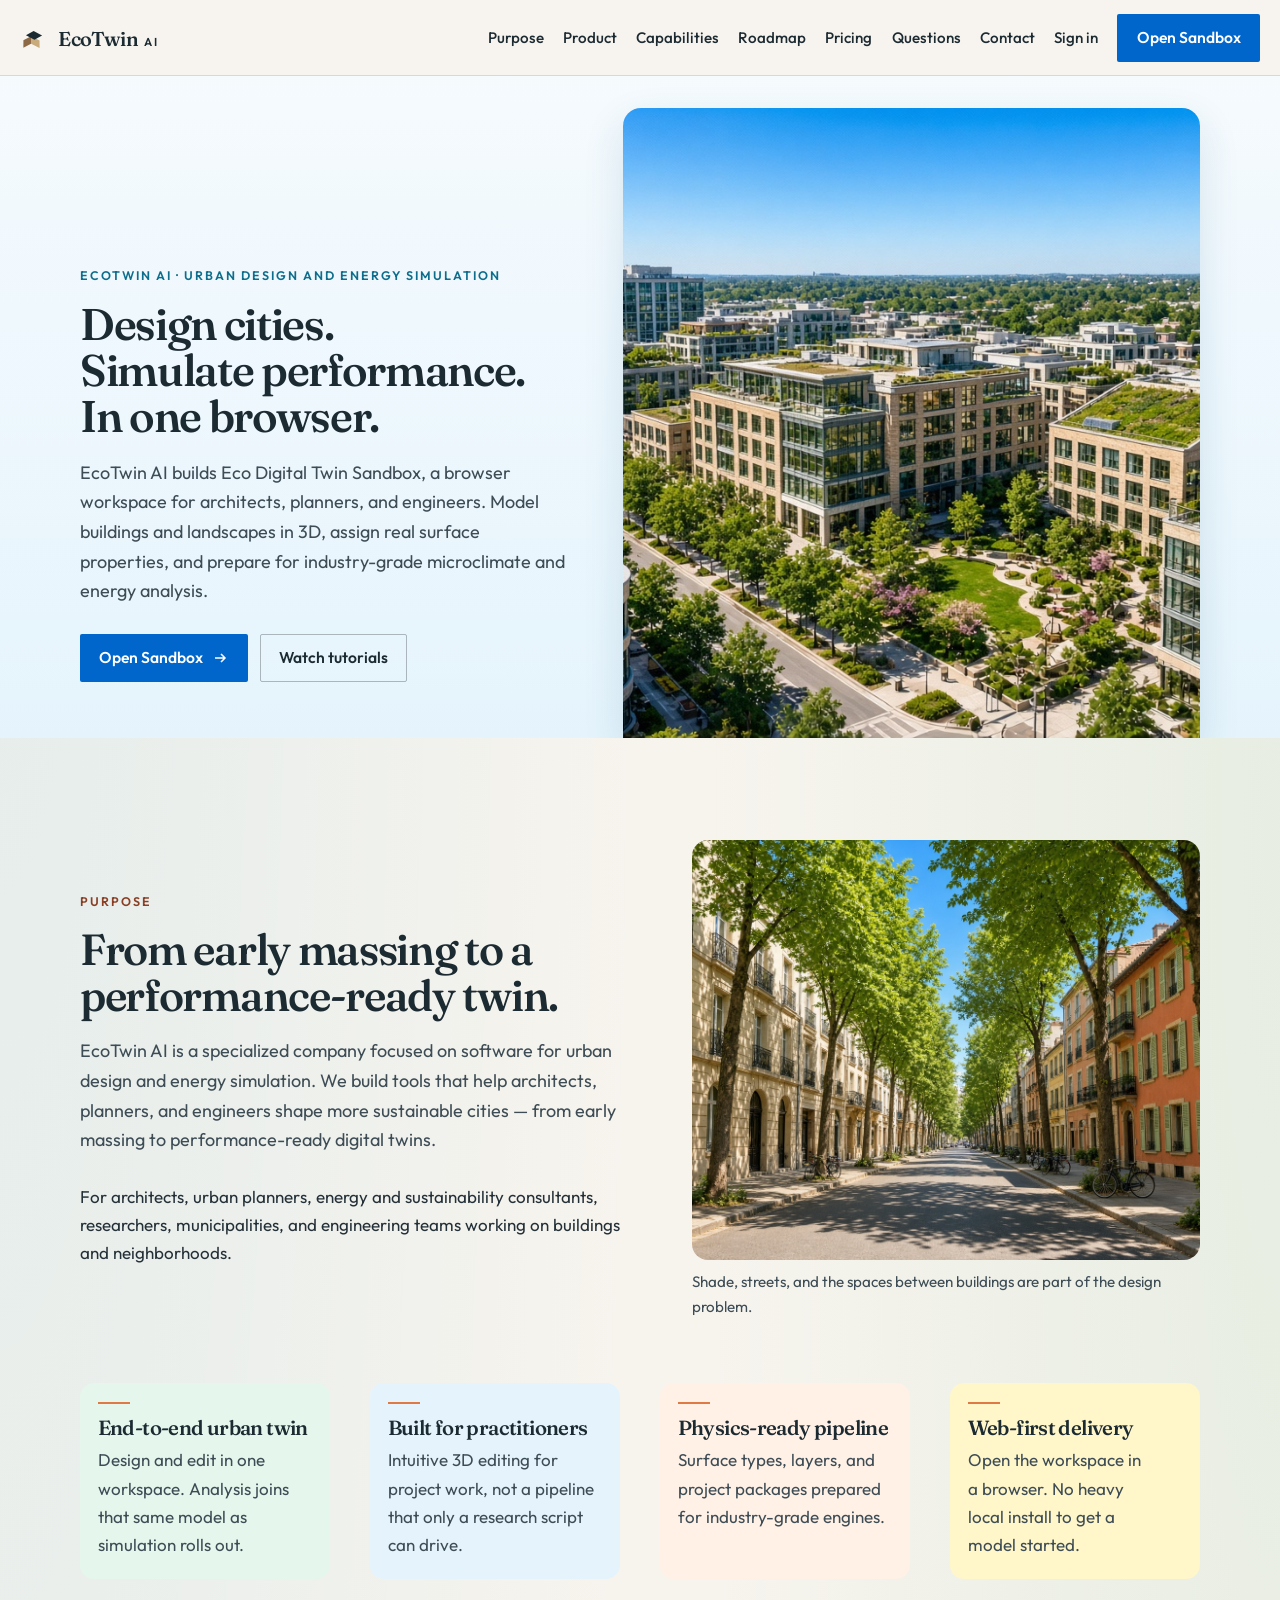
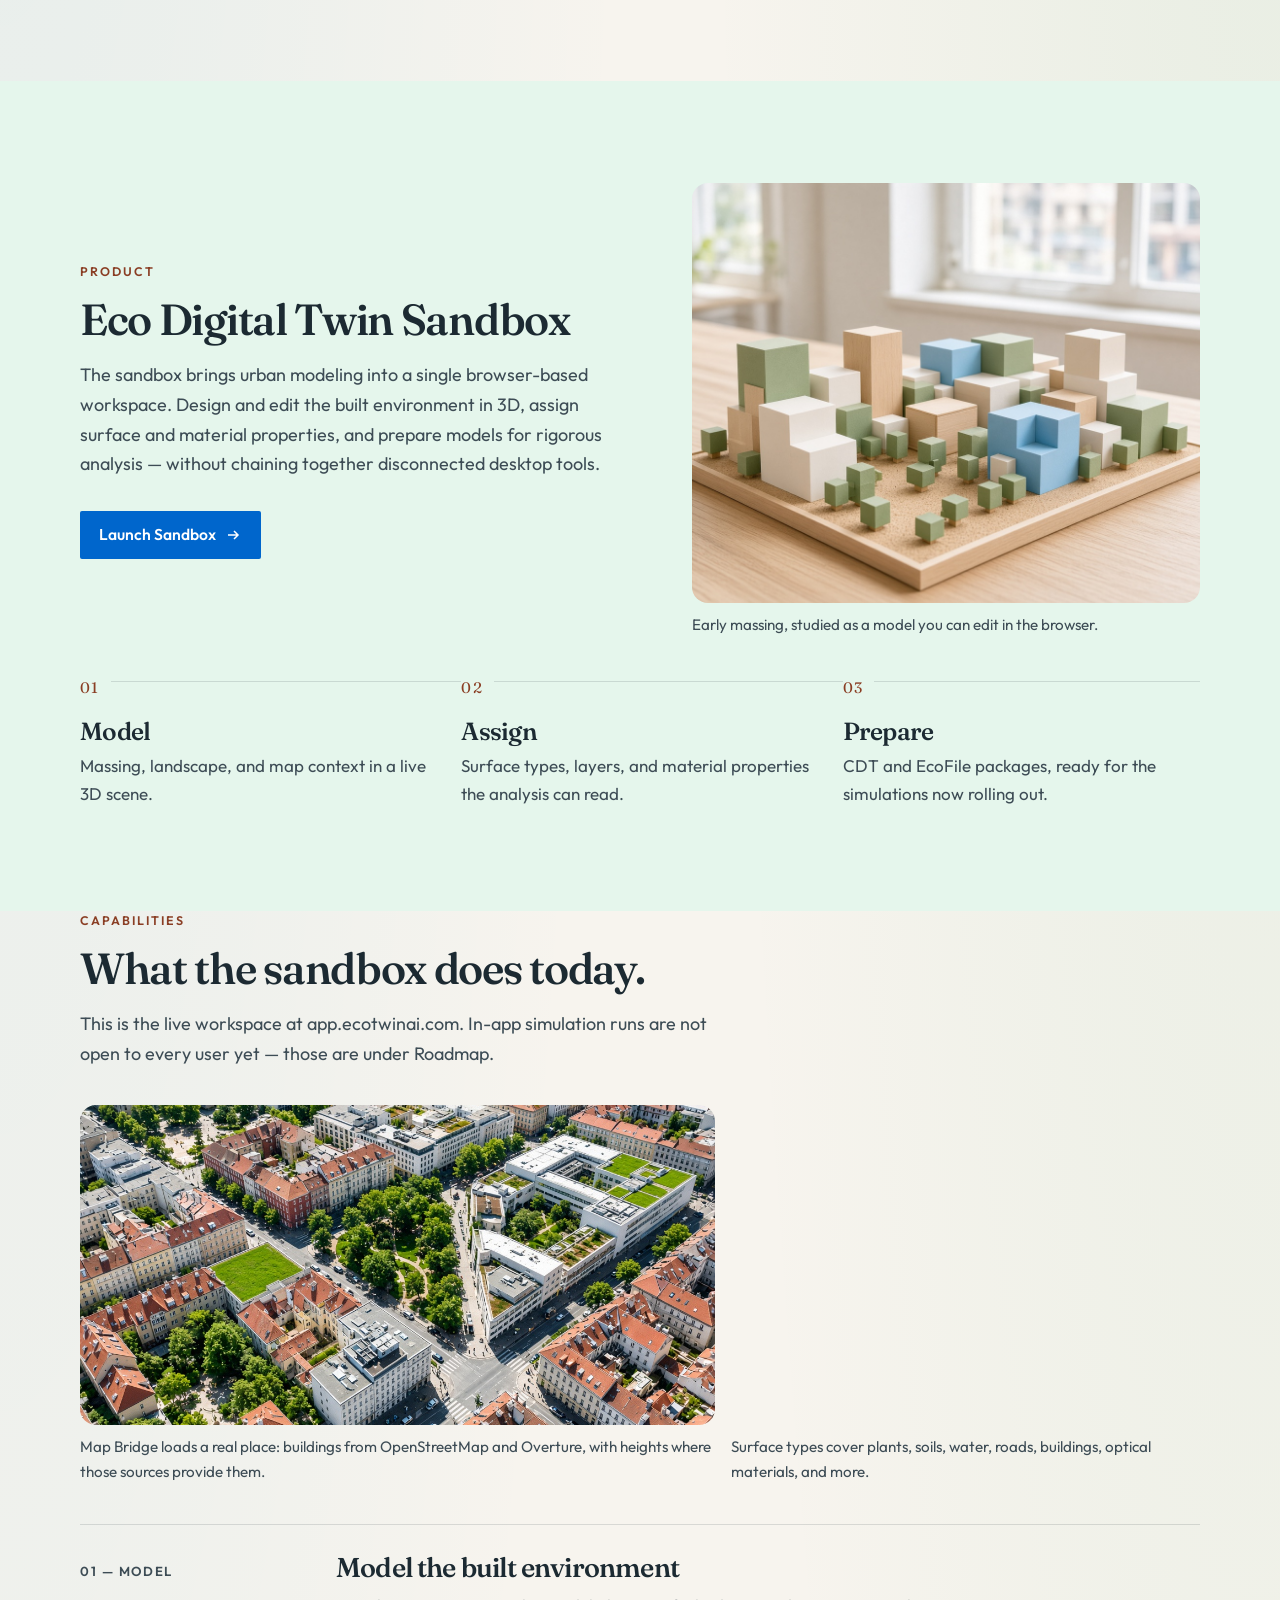
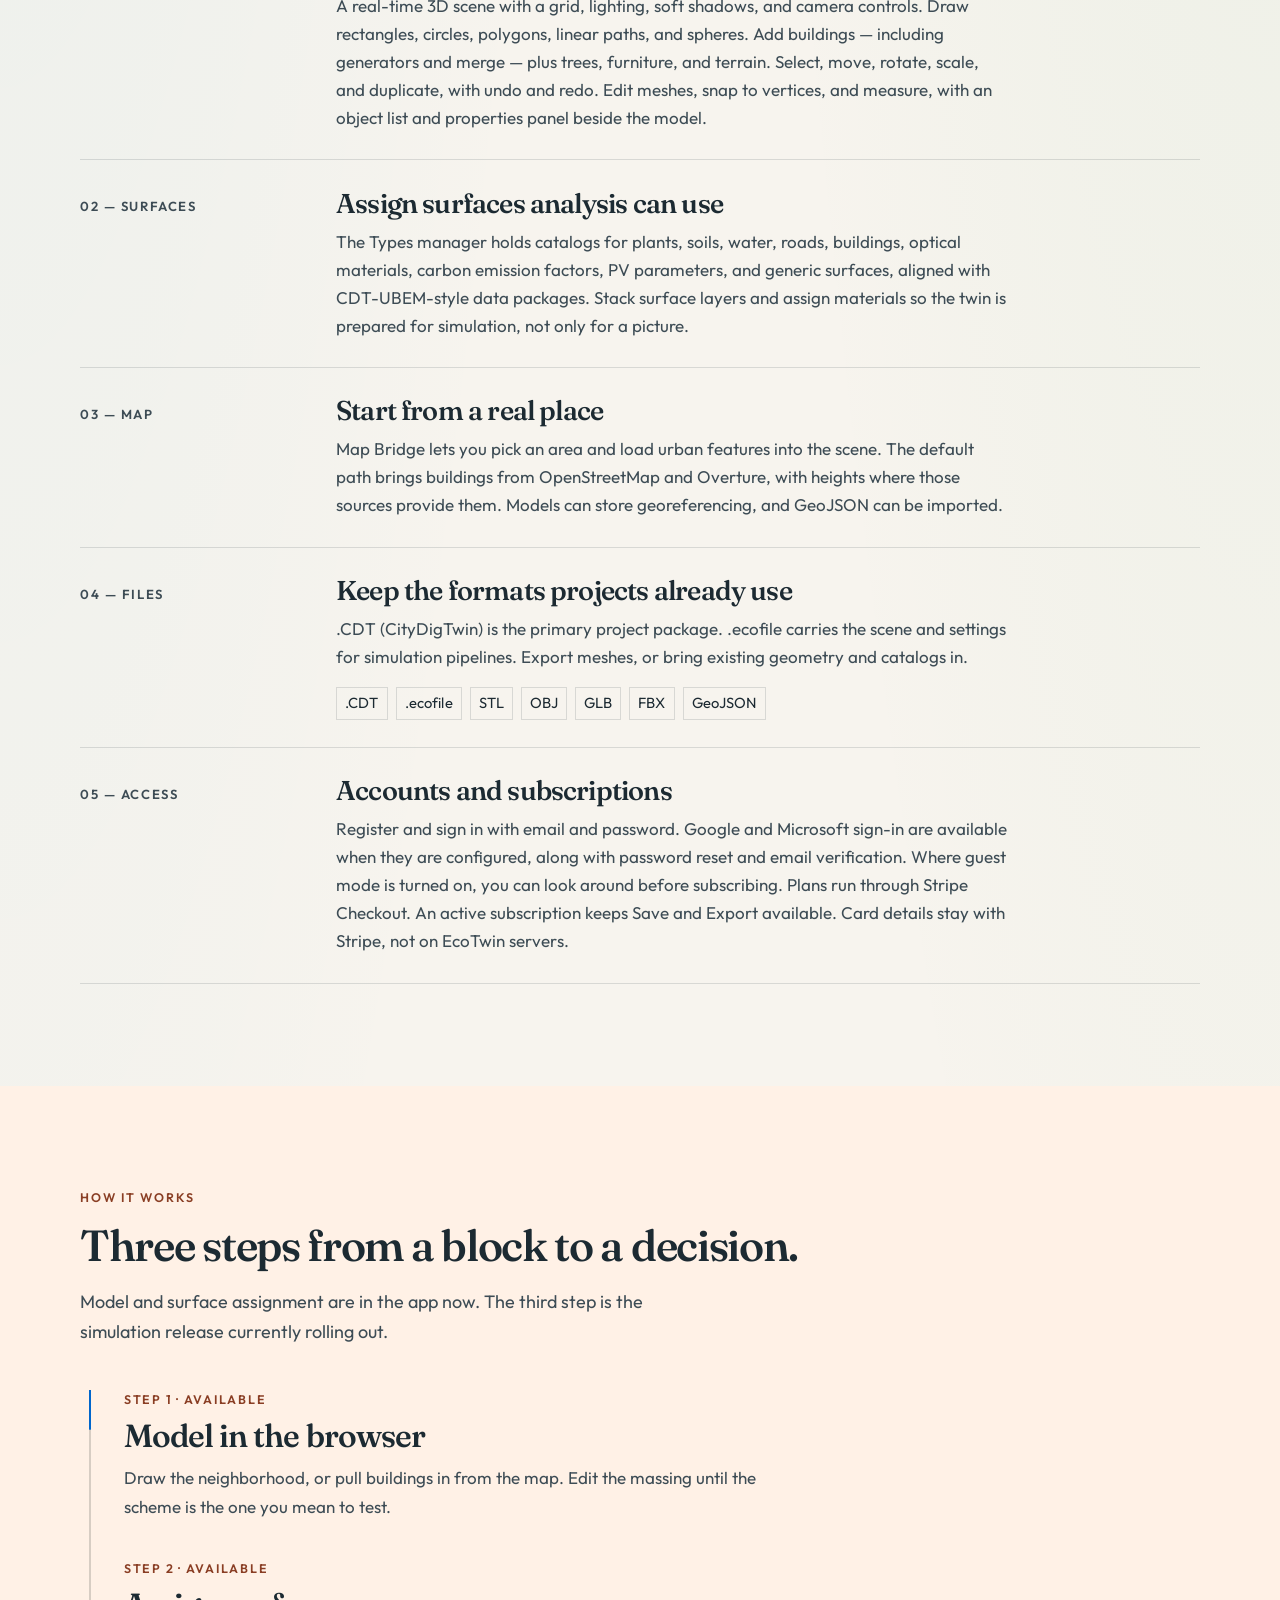
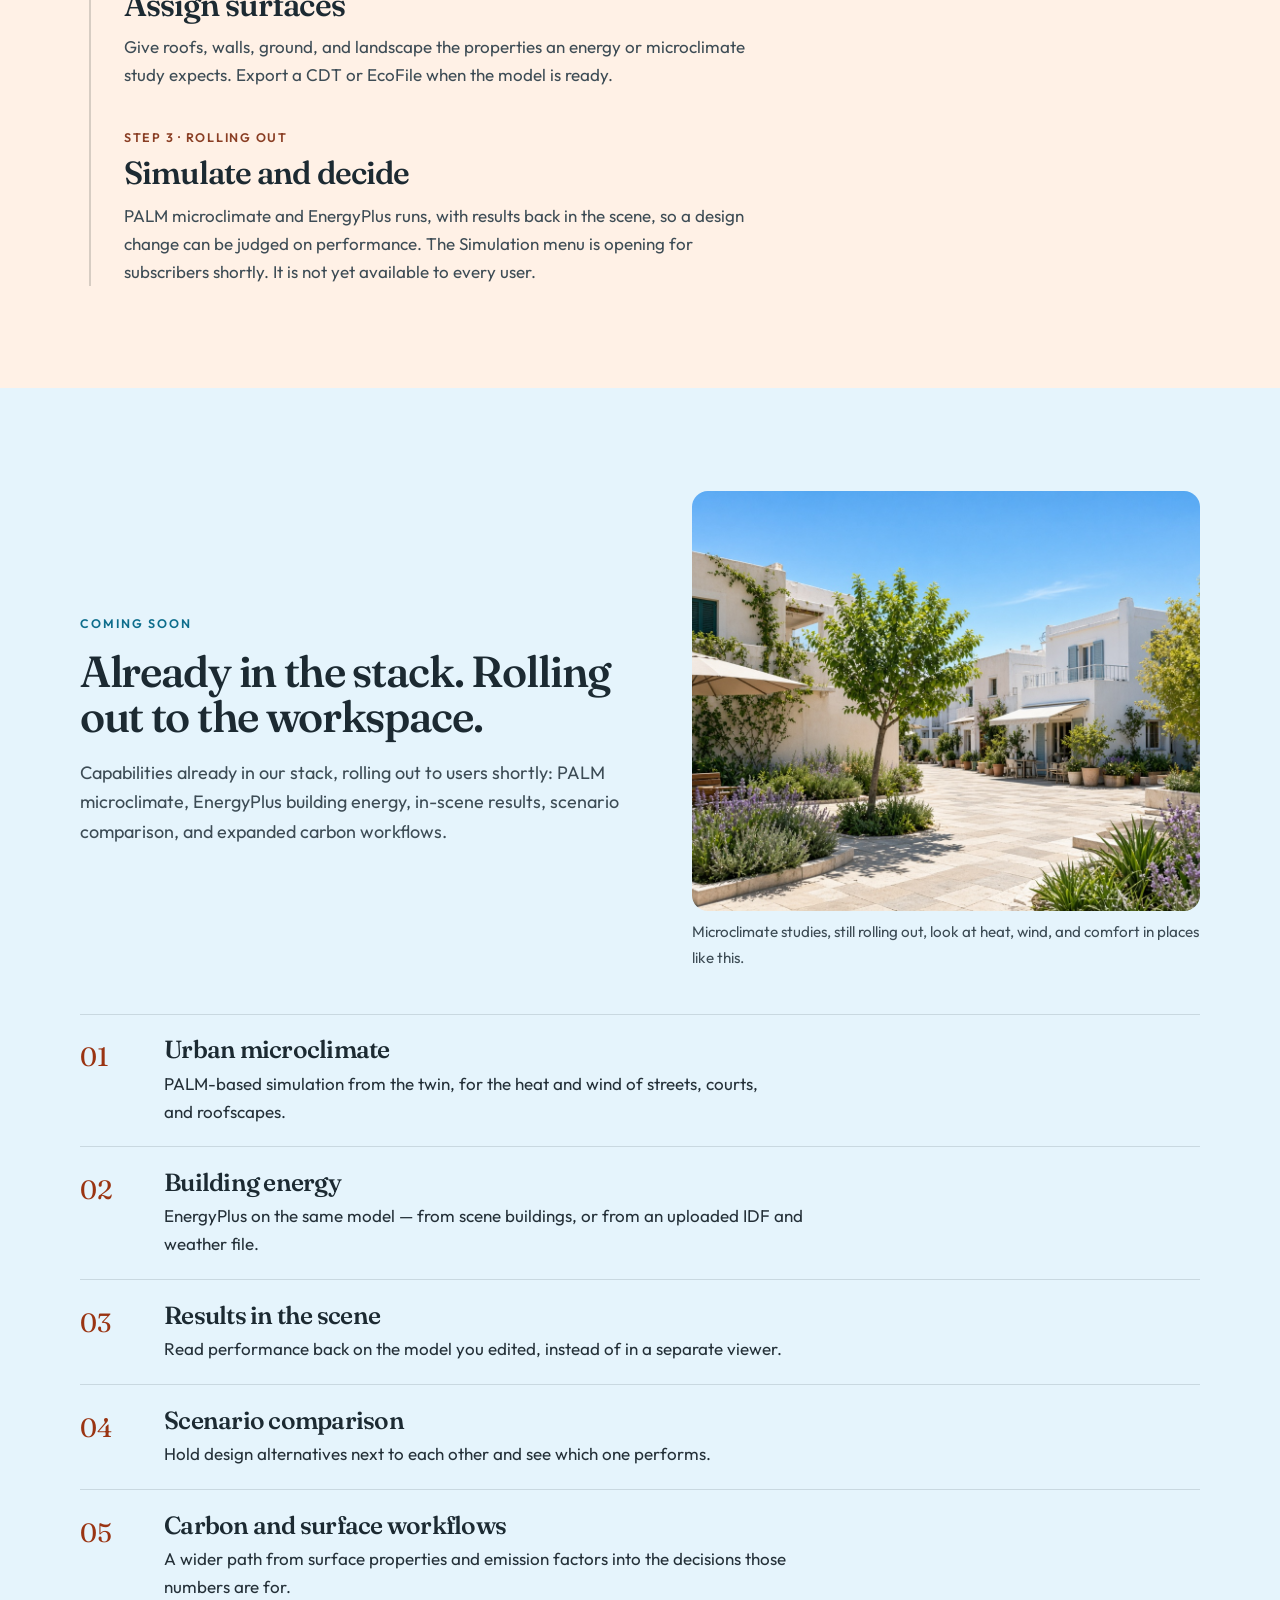
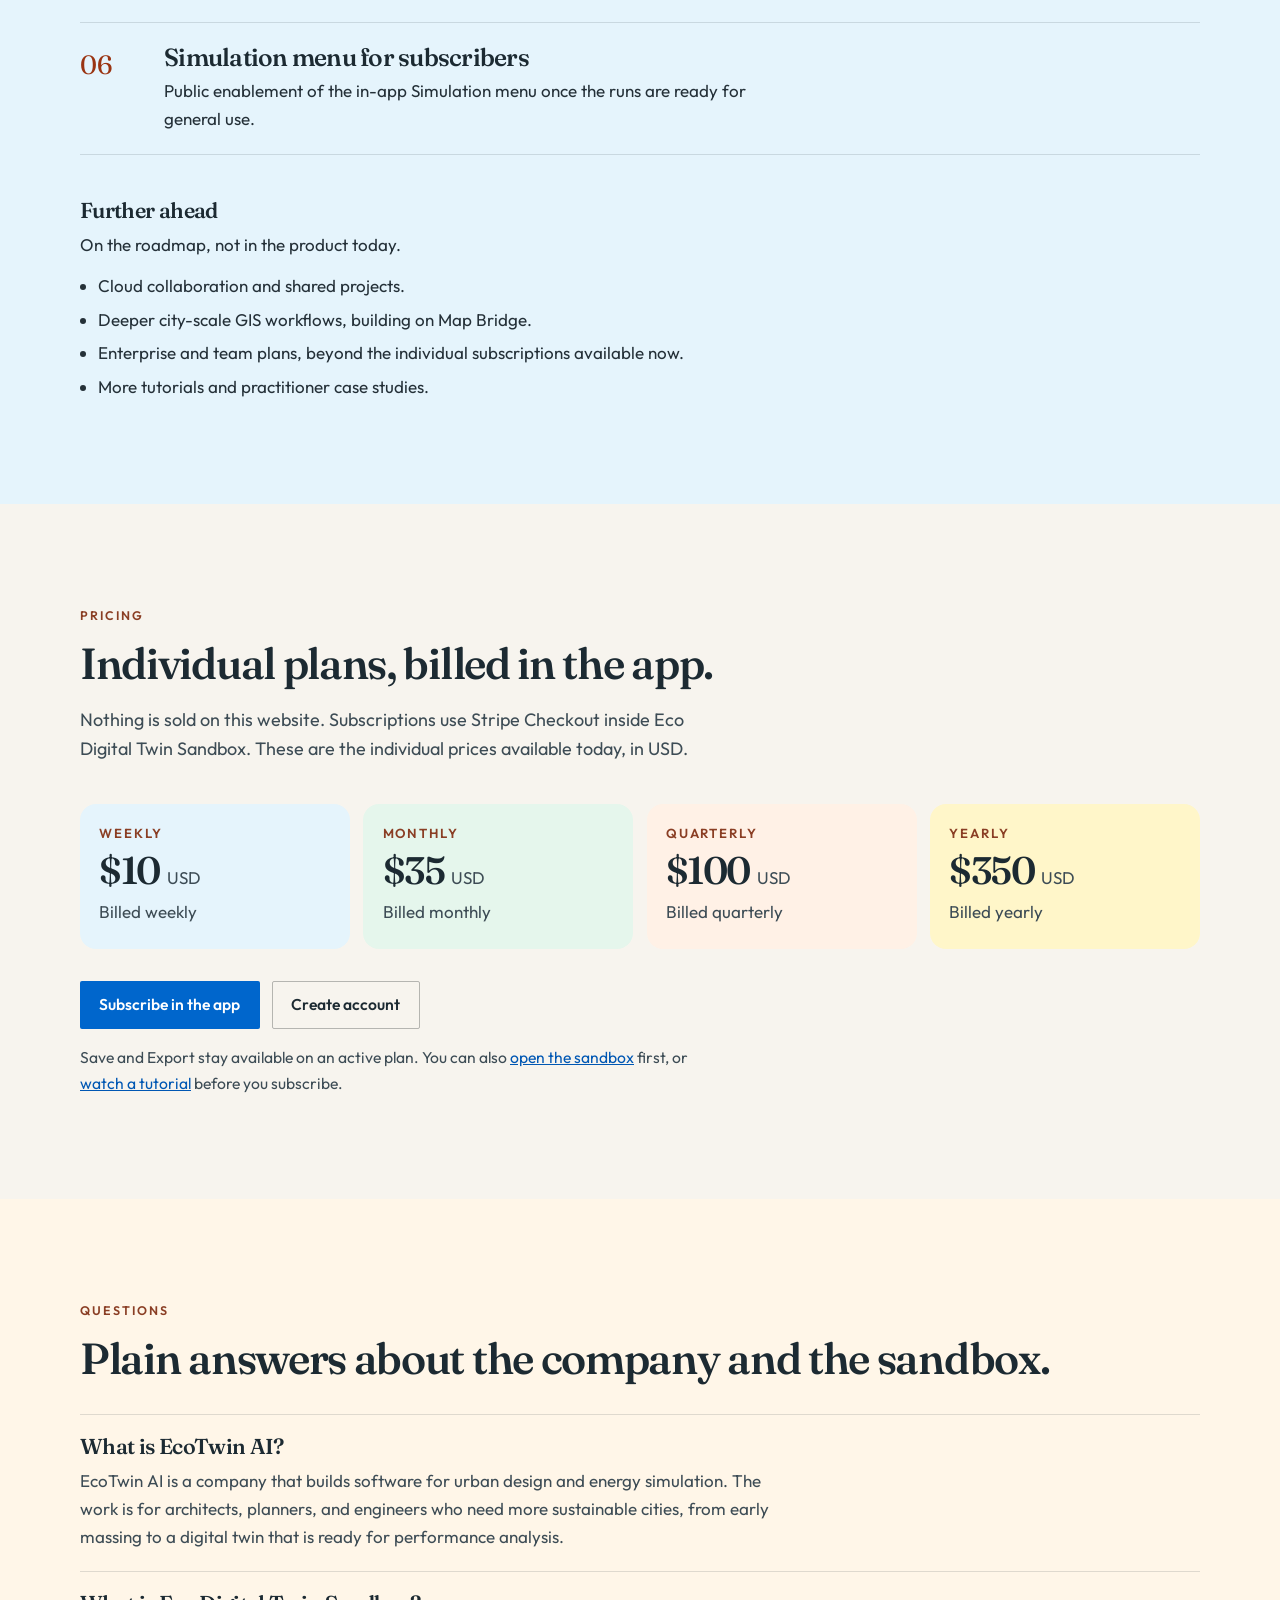
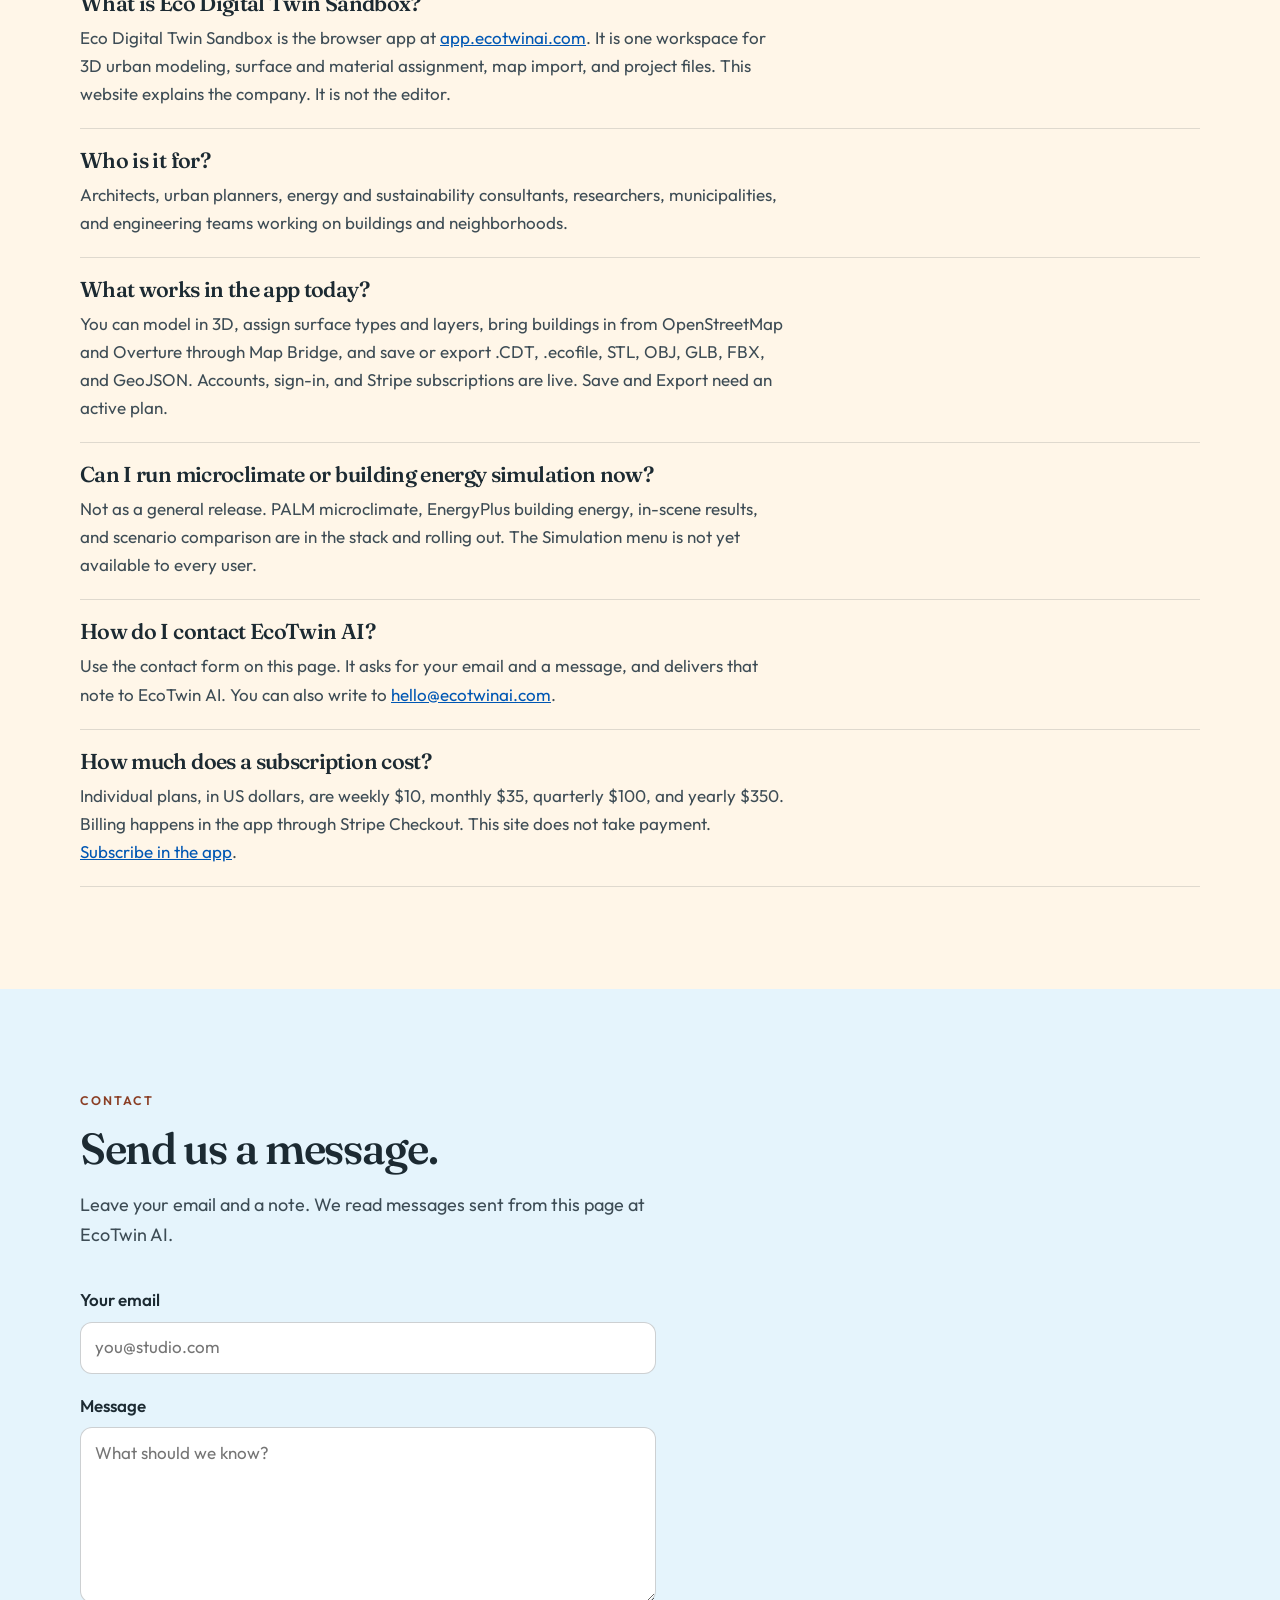
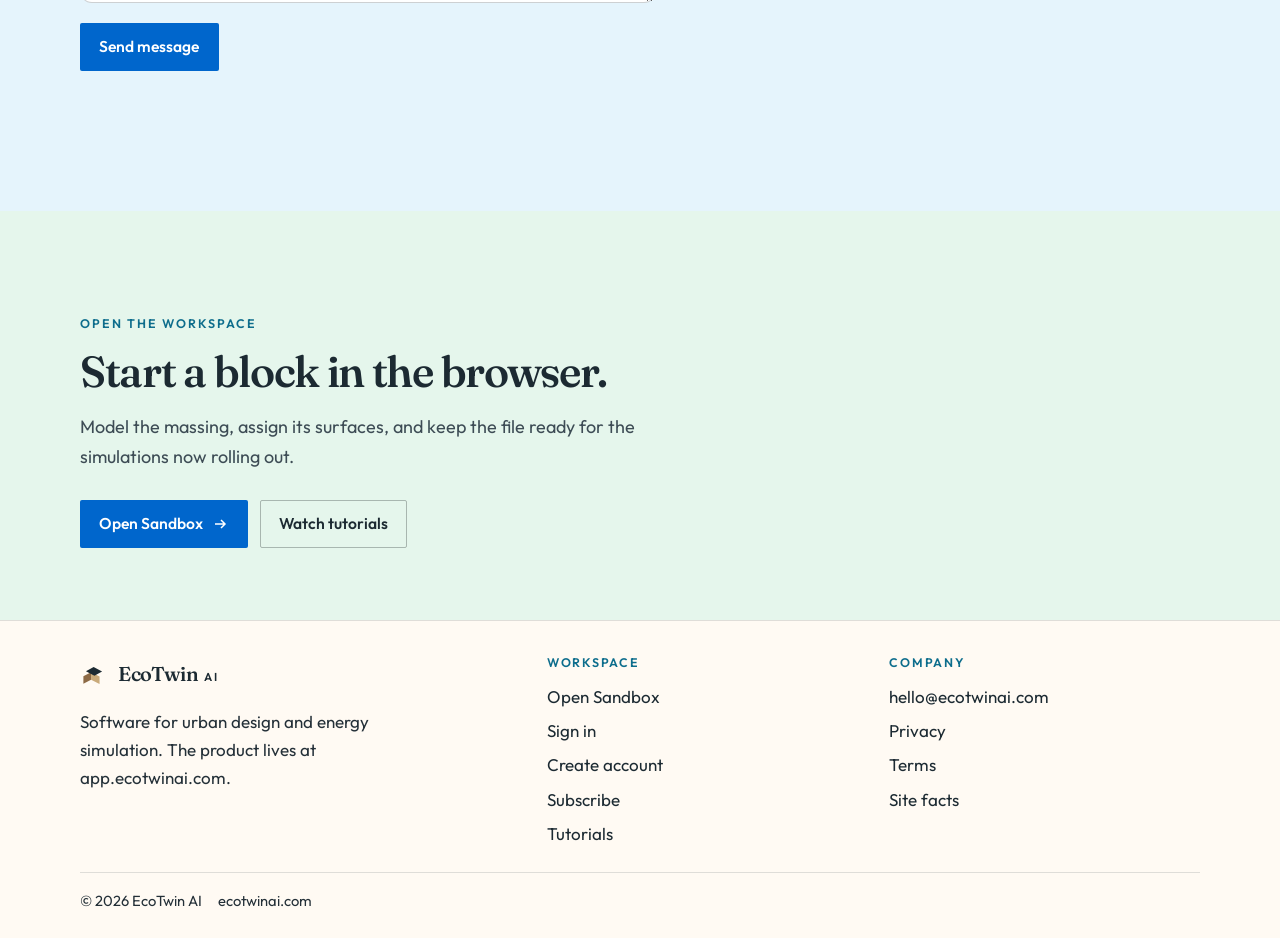
==== commit 44005a7e: "Ship the refreshed marketing site and fix contact form delivery. Co-authored-by: Cursor <cursoragent" ====
--- a/index.html
+++ b/index.html
@@ -4,18 +4,23 @@
     <meta charset="utf-8">
     <meta name="viewport" content="width=device-width, initial-scale=1">
     <title>EcoTwin AI — Urban Design &amp; Energy Simulation</title>
-    <meta name="description" content="EcoTwin AI builds Eco Digital Twin Sandbox, a browser workspace for urban design and energy simulation. Model cities in 3D, assign real surfaces, and open the app.">
+    <meta name="description" content="EcoTwin AI builds Eco Digital Twin Sandbox, a browser workspace where architects and planners model cities in 3D, assign surface properties, and prepare urban energy and microclimate studies.">
     <link rel="canonical" href="https://ecotwinai.com/">
-    <meta name="theme-color" content="#0c1412">
+    <meta name="robots" content="index, follow, max-image-preview:large">
+    <meta name="theme-color" content="#e5f4fc">
     <meta property="og:type" content="website">
     <meta property="og:locale" content="en_US">
     <meta property="og:site_name" content="EcoTwin AI">
     <meta property="og:title" content="EcoTwin AI — Urban Design &amp; Energy Simulation">
     <meta property="og:description" content="Model buildings and landscapes in 3D, assign real surface properties, and prepare for microclimate and energy analysis. Open Eco Digital Twin Sandbox.">
     <meta property="og:url" content="https://ecotwinai.com/">
-    <meta name="twitter:card" content="summary">
+    <meta property="og:image" content="https://ecotwinai.com/images/hero-neighborhood.jpg">
+    <meta property="og:image:alt" content="Daylight view of a mixed neighborhood with tree-lined streets, low and mid-rise buildings, and a small park.">
+    <meta name="twitter:card" content="summary_large_image">
     <meta name="twitter:title" content="EcoTwin AI — Urban Design &amp; Energy Simulation">
     <meta name="twitter:description" content="A browser sandbox for sustainable urban design, from early massing to performance-ready digital twins.">
+    <meta name="twitter:image" content="https://ecotwinai.com/images/hero-neighborhood.jpg">
+    <meta name="twitter:image:alt" content="Daylight view of a mixed neighborhood with tree-lined streets, low and mid-rise buildings, and a small park.">
     <link rel="icon" href="favicon.svg" type="image/svg+xml">
     <link rel="preconnect" href="https://fonts.googleapis.com">
     <link rel="preconnect" href="https://fonts.gstatic.com" crossorigin>
@@ -24,17 +29,112 @@
     <script type="application/ld+json">
       {
         "@context": "https://schema.org",
-        "@type": "Organization",
-        "name": "EcoTwin AI",
-        "url": "https://ecotwinai.com",
-        "description": "Software for urban design and energy simulation.",
-        "sameAs": ["https://www.youtube.com/@EcoTwinAI"]
+        "@graph": [
+          {
+            "@type": "Organization",
+            "@id": "https://ecotwinai.com/#organization",
+            "name": "EcoTwin AI",
+            "url": "https://ecotwinai.com/",
+            "email": "hello@ecotwinai.com",
+            "description": "EcoTwin AI builds software for urban design and energy simulation. The product is Eco Digital Twin Sandbox, a browser workspace for architects, planners, and engineers.",
+            "logo": "https://ecotwinai.com/favicon.svg",
+            "sameAs": ["https://www.youtube.com/@EcoTwinAI"]
+          },
+          {
+            "@type": "WebSite",
+            "@id": "https://ecotwinai.com/#website",
+            "name": "EcoTwin AI",
+            "url": "https://ecotwinai.com/",
+            "description": "Company site for EcoTwin AI and Eco Digital Twin Sandbox.",
+            "publisher": { "@id": "https://ecotwinai.com/#organization" },
+            "inLanguage": "en"
+          },
+          {
+            "@type": "SoftwareApplication",
+            "@id": "https://app.ecotwinai.com/#sandbox",
+            "name": "Eco Digital Twin Sandbox",
+            "applicationCategory": "DesignApplication",
+            "operatingSystem": "Web",
+            "url": "https://app.ecotwinai.com",
+            "description": "Browser-based 3D workspace for urban modeling, surface and material assignment, map import from OpenStreetMap and Overture, and project packages for energy and microclimate workflows.",
+            "publisher": { "@id": "https://ecotwinai.com/#organization" },
+            "offers": [
+              { "@type": "Offer", "name": "Weekly", "price": "10", "priceCurrency": "USD", "url": "https://app.ecotwinai.com/auth/subscribe.html" },
+              { "@type": "Offer", "name": "Monthly", "price": "35", "priceCurrency": "USD", "url": "https://app.ecotwinai.com/auth/subscribe.html" },
+              { "@type": "Offer", "name": "Quarterly", "price": "100", "priceCurrency": "USD", "url": "https://app.ecotwinai.com/auth/subscribe.html" },
+              { "@type": "Offer", "name": "Yearly", "price": "350", "priceCurrency": "USD", "url": "https://app.ecotwinai.com/auth/subscribe.html" }
+            ]
+          },
+          {
+            "@type": "FAQPage",
+            "@id": "https://ecotwinai.com/#faq",
+            "url": "https://ecotwinai.com/#questions",
+            "mainEntity": [
+              {
+                "@type": "Question",
+                "name": "What is EcoTwin AI?",
+                "acceptedAnswer": {
+                  "@type": "Answer",
+                  "text": "EcoTwin AI is a company that builds software for urban design and energy simulation. It helps architects, planners, and engineers shape more sustainable cities, from early massing to performance-ready digital twins."
+                }
+              },
+              {
+                "@type": "Question",
+                "name": "What is Eco Digital Twin Sandbox?",
+                "acceptedAnswer": {
+                  "@type": "Answer",
+                  "text": "Eco Digital Twin Sandbox is EcoTwin AI's browser-based 3D workspace at https://app.ecotwinai.com. Users design and edit buildings and landscapes, assign surface and material properties, import map context, and prepare project files for analysis."
+                }
+              },
+              {
+                "@type": "Question",
+                "name": "Who is it for?",
+                "acceptedAnswer": {
+                  "@type": "Answer",
+                  "text": "Architects, urban planners, energy and sustainability consultants, researchers, municipalities, and engineering teams working on buildings and neighborhoods."
+                }
+              },
+              {
+                "@type": "Question",
+                "name": "What works in the app today?",
+                "acceptedAnswer": {
+                  "@type": "Answer",
+                  "text": "You can model in 3D, assign surface types and layers, bring buildings in from OpenStreetMap and Overture through Map Bridge, and save or export .CDT, .ecofile, STL, OBJ, GLB, FBX, and GeoJSON. Accounts, sign-in, and Stripe subscriptions are live. Save and Export need an active plan."
+                }
+              },
+              {
+                "@type": "Question",
+                "name": "Can I run microclimate or building energy simulation now?",
+                "acceptedAnswer": {
+                  "@type": "Answer",
+                  "text": "Not as a general release. PALM microclimate, EnergyPlus building energy, in-scene results, and scenario comparison are in the stack and rolling out. The Simulation menu is not yet available to every user."
+                }
+              },
+              {
+                "@type": "Question",
+                "name": "How do I contact EcoTwin AI?",
+                "acceptedAnswer": {
+                  "@type": "Answer",
+                  "text": "Use the contact form at https://ecotwinai.com/#contact. It asks for your email and a message and delivers them to EcoTwin AI. You can also write to hello@ecotwinai.com."
+                }
+              },
+              {
+                "@type": "Question",
+                "name": "How much does a subscription cost?",
+                "acceptedAnswer": {
+                  "@type": "Answer",
+                  "text": "Individual plans, in US dollars, are weekly 10, monthly 35, quarterly 100, and yearly 350. Billing happens in the app through Stripe Checkout. This site does not take payment."
+                }
+              }
+            ]
+          }
+        ]
       }
     </script>
   </head>
   <body>
     <a class="skip" href="#content">Skip to content</a>
-    <header class="site-header is-overlay" data-header>
+    <header class="site-header" data-header>
       <div class="bar">
         <a class="logo" href="#top">
           <svg class="mark" viewBox="0 0 32 32" aria-hidden="true">
@@ -52,6 +152,8 @@
           <a class="nav-link" href="#capabilities">Capabilities</a>
           <a class="nav-link" href="#roadmap">Roadmap</a>
           <a class="nav-link" href="#pricing">Pricing</a>
+          <a class="nav-link" href="#questions">Questions</a>
+          <a class="nav-link" href="#contact">Contact</a>
           <a class="nav-link" href="https://app.ecotwinai.com/auth/login.html">Sign in</a>
           <a class="btn btn-primary" href="https://app.ecotwinai.com">Open Sandbox</a>
         </nav>
@@ -60,117 +162,40 @@
 
     <main id="content">
       <section class="hero" id="top">
-        <div class="hero-city">
-          <svg viewBox="20 130 760 660" role="img" aria-labelledby="city-title">
-            <title id="city-title">Massing model of a city block, with low buildings, glazed towers, and trees on a site board</title>
-            <ellipse cx="410" cy="730" rx="280" ry="34" fill="#050908" opacity="0.65"/>
-            <polygon points="369.3,344.2 755.9,567.4 433.7,753.4 47.1,530.2" fill="#1c2c27"/>
-            <polygon points="47.1,530.2 433.7,753.4 433.7,772.0 47.1,548.8" fill="#14211d"/>
-            <polygon points="755.9,567.4 433.7,753.4 433.7,772.0 755.9,586.0" fill="#243832"/>
-            <g class="mass" style="--d:0.05s">
-              <polygon points="412.2,418.6 498.1,468.2 498.1,319.4 412.2,269.8" fill="#8d6a45"/>
-              <polygon points="498.1,468.2 433.7,505.4 433.7,356.6 498.1,319.4" fill="#c9aa7a"/>
-              <polygon points="412.2,269.8 498.1,319.4 433.7,356.6 347.8,307.0" fill="#f4efe6"/>
-            </g>
-            <g class="mass" style="--d:0.12s">
-              <polygon points="358.5,486.8 283.4,530.2 283.4,331.8 358.5,288.4" fill="#3e6550"/>
-              <polygon points="283.4,443.4 358.5,486.8 358.5,288.4 283.4,245.0" fill="#86a492"/>
-              <polygon points="283.4,245.0 358.5,288.4 283.4,331.8 208.2,288.4" fill="#e5f0e9"/>
-            </g>
-            <g class="mass" style="--d:0.18s">
-              <polygon points="584.0,511.6 525.0,545.7 525.0,223.3 584.0,189.2" fill="#2c5f96"/>
-              <polygon points="525.0,477.5 584.0,511.6 584.0,189.2 525.0,155.1" fill="#7eaddc"/>
-              <polygon points="525.0,155.1 584.0,189.2 525.0,223.3 465.9,189.2" fill="#d7e6f6"/>
-              <polyline points="528.2,414.9 580.8,445.3" fill="none" stroke="#1d4068" stroke-width="1.4" opacity="0.55"/>
-              <polyline points="528.2,350.4 580.8,380.8" fill="none" stroke="#1d4068" stroke-width="1.4" opacity="0.55"/>
-              <polyline points="528.2,285.9 580.8,316.3" fill="none" stroke="#1d4068" stroke-width="1.4" opacity="0.55"/>
-              <polyline points="528.2,221.4 580.8,251.8" fill="none" stroke="#1d4068" stroke-width="1.4" opacity="0.55"/>
-            </g>
-            <g class="mass" style="--d:0.26s">
-              <polygon points="380.0,499.2 476.6,555.0 476.6,319.4 380.0,263.6" fill="#8d6a45"/>
-              <polygon points="476.6,555.0 406.8,595.3 406.8,359.7 476.6,319.4" fill="#c9aa7a"/>
-              <polygon points="380.0,263.6 476.6,319.4 406.8,359.7 310.2,303.9" fill="#f4efe6"/>
-            </g>
-            <g class="mass" style="--d:0.34s">
-              <polygon points="218.9,517.8 315.6,573.6 315.6,486.8 218.9,431.0" fill="#8d6a45"/>
-              <polygon points="315.6,573.6 261.9,604.6 261.9,517.8 315.6,486.8" fill="#c9aa7a"/>
-              <polygon points="218.9,431.0 315.6,486.8 261.9,517.8 165.2,462.0" fill="#f4efe6"/>
-            </g>
-            <g class="mass" style="--d:0.42s">
-              <polygon points="594.8,536.4 669.9,579.8 669.9,468.2 594.8,424.8" fill="#8d6a45"/>
-              <polygon points="669.9,579.8 616.3,610.8 616.3,499.2 669.9,468.2" fill="#c9aa7a"/>
-              <polygon points="594.8,424.8 669.9,468.2 616.3,499.2 541.1,455.8" fill="#f4efe6"/>
-            </g>
-            <g class="mass" style="--d:0.5s">
-              <polygon points="551.8,610.8 476.6,654.2 476.6,480.6 551.8,437.2" fill="#2c5f96"/>
-              <polygon points="487.4,573.6 551.8,610.8 551.8,437.2 487.4,400.0" fill="#7eaddc"/>
-              <polygon points="487.4,400.0 551.8,437.2 476.6,480.6 412.2,443.4" fill="#d7e6f6"/>
-              <polyline points="490.6,532.1 548.6,565.5" fill="none" stroke="#1d4068" stroke-width="1.4" opacity="0.55"/>
-              <polyline points="490.6,488.7 548.6,522.1" fill="none" stroke="#1d4068" stroke-width="1.4" opacity="0.55"/>
-              <polyline points="490.6,445.3 548.6,478.7" fill="none" stroke="#1d4068" stroke-width="1.4" opacity="0.55"/>
-            </g>
-            <g class="mass" style="--d:0.58s">
-              <polygon points="337.0,598.4 423.0,648.0 423.0,511.6 337.0,462.0" fill="#3e6550"/>
-              <polygon points="423.0,648.0 358.5,685.2 358.5,548.8 423.0,511.6" fill="#86a492"/>
-              <polygon points="337.0,462.0 423.0,511.6 358.5,548.8 272.6,499.2" fill="#e5f0e9"/>
-            </g>
-            <g class="mass" style="--d:0.66s">
-              <polygon points="498.1,679.0 455.2,703.8 455.2,604.6 498.1,579.8" fill="#8d6a45"/>
-              <polygon points="455.2,654.2 498.1,679.0 498.1,579.8 455.2,555.0" fill="#c9aa7a"/>
-              <polygon points="455.2,555.0 498.1,579.8 455.2,604.6 412.2,579.8" fill="#f4efe6"/>
-            </g>
-            <g class="mass tree" style="--d:0.72s">
-              <polygon points="455.2,493.0 473.4,503.5 473.4,460.1 455.2,449.6" fill="#3e6550"/>
-              <polygon points="473.4,503.5 455.2,514.1 455.2,470.7 473.4,460.1" fill="#6d9a7c"/>
-              <polygon points="455.2,449.6 473.4,460.1 455.2,470.7 436.9,460.1" fill="#d7ebe0"/>
-            </g>
-            <g class="mass tree" style="--d:0.76s">
-              <polygon points="283.4,530.2 299.5,539.5 299.5,505.4 283.4,496.1" fill="#3e6550"/>
-              <polygon points="299.5,539.5 283.4,548.8 283.4,514.7 299.5,505.4" fill="#6d9a7c"/>
-              <polygon points="283.4,496.1 299.5,505.4 283.4,514.7 267.2,505.4" fill="#d7ebe0"/>
-            </g>
-            <g class="mass tree" style="--d:0.8s">
-              <polygon points="541.1,592.2 558.3,602.1 558.3,564.9 541.1,555.0" fill="#3e6550"/>
-              <polygon points="558.3,602.1 541.1,612.0 541.1,574.8 558.3,564.9" fill="#6d9a7c"/>
-              <polygon points="541.1,555.0 558.3,564.9 541.1,574.8 523.9,564.9" fill="#d7ebe0"/>
-            </g>
-            <g class="mass tree" style="--d:0.84s">
-              <polygon points="240.4,592.2 254.4,600.3 254.4,572.4 240.4,564.3" fill="#3e6550"/>
-              <polygon points="254.4,600.3 240.4,608.3 240.4,580.4 254.4,572.4" fill="#6d9a7c"/>
-              <polygon points="240.4,564.3 254.4,572.4 240.4,580.4 226.4,572.4" fill="#d7ebe0"/>
-            </g>
-            <g class="mass tree" style="--d:0.88s">
-              <polygon points="197.4,480.6 213.5,489.9 213.5,458.9 197.4,449.6" fill="#3e6550"/>
-              <polygon points="213.5,489.9 197.4,499.2 197.4,468.2 213.5,458.9" fill="#6d9a7c"/>
-              <polygon points="197.4,449.6 213.5,458.9 197.4,468.2 181.3,458.9" fill="#d7ebe0"/>
-            </g>
-          </svg>
-        </div>
-        <div class="hero-copy">
-          <div class="wrap">
-            <p class="eyebrow">EcoTwin AI · Urban design &amp; energy simulation</p>
+        <div class="wrap hero-layout">
+          <div class="hero-copy">
+            <p class="eyebrow">EcoTwin AI · Urban design and energy simulation</p>
             <h1>
               <span class="line">Design cities.</span>
               <span class="line">Simulate performance.</span>
               <span class="line">In one browser.</span>
             </h1>
-            <p class="lede">EcoTwin AI builds Eco Digital Twin Sandbox — model buildings and landscapes in 3D, assign real surface properties, and prepare for industry-grade microclimate and energy analysis.</p>
+            <p class="lede">EcoTwin AI builds Eco Digital Twin Sandbox, a browser workspace for architects, planners, and engineers. Model buildings and landscapes in 3D, assign real surface properties, and prepare for industry-grade microclimate and energy analysis.</p>
             <div class="hero-actions">
               <a class="btn btn-primary" href="https://app.ecotwinai.com">Open Sandbox <svg class="arrow" viewBox="0 0 16 16" aria-hidden="true"><path d="M3 8h10M9 4l4 4-4 4" fill="none" stroke="currentColor" stroke-width="1.5"/></svg></a>
-              <a class="btn btn-line" href="https://www.youtube.com/@EcoTwinAI" target="_blank" rel="noopener noreferrer">Watch tutorials<span class="sr-only"> (opens in a new tab)</span></a>
+              <a class="btn btn-ink" href="https://www.youtube.com/@EcoTwinAI" target="_blank" rel="noopener noreferrer">Watch tutorials<span class="sr-only"> (opens in a new tab)</span></a>
             </div>
           </div>
+          <figure class="hero-photo">
+            <img src="images/hero-neighborhood.jpg" width="1280" height="720" fetchpriority="high" decoding="async" alt="Daylight view of a mixed neighborhood with tree-lined streets, low and mid-rise buildings, and a small park.">
+          </figure>
         </div>
       </section>
 
       <section class="section" id="purpose">
-        <div class="wrap">
+        <div class="wrap split">
           <div data-reveal>
             <p class="eyebrow">Purpose</p>
             <h2>From early massing to a performance-ready twin.</h2>
             <p class="lede">EcoTwin AI is a specialized company focused on software for urban design and energy simulation. We build tools that help architects, planners, and engineers shape more sustainable cities — from early massing to performance-ready digital twins.</p>
             <p class="audience">For architects, urban planners, energy and sustainability consultants, researchers, municipalities, and engineering teams working on buildings and neighborhoods.</p>
           </div>
+          <figure class="figure" data-reveal>
+            <img src="images/street-canopy.jpg" width="1152" height="864" alt="A sunny city street shaded by trees, with buildings in stone, terracotta, and pale green." loading="lazy" decoding="async">
+            <figcaption>Shade, streets, and the spaces between buildings are part of the design problem.</figcaption>
+          </figure>
+        </div>
+        <div class="wrap">
           <ul class="diffs">
             <li data-reveal style="--d:0.05s">
               <h3>End-to-end urban twin</h3>
@@ -192,14 +217,20 @@
         </div>
       </section>
 
-      <section class="section" id="product" style="padding-top: 0">
-        <div class="wrap">
+      <section class="section tint-sage" id="product">
+        <div class="wrap split">
           <div data-reveal>
             <p class="eyebrow">Product</p>
             <h2>Eco Digital Twin Sandbox</h2>
             <p class="lede">The sandbox brings urban modeling into a single browser-based workspace. Design and edit the built environment in 3D, assign surface and material properties, and prepare models for rigorous analysis — without chaining together disconnected desktop tools.</p>
             <p class="product-cta"><a class="btn btn-primary" href="https://app.ecotwinai.com">Launch Sandbox <svg class="arrow" viewBox="0 0 16 16" aria-hidden="true"><path d="M3 8h10M9 4l4 4-4 4" fill="none" stroke="currentColor" stroke-width="1.5"/></svg></a></p>
           </div>
+          <figure class="figure" data-reveal>
+            <img src="images/massing-model.jpg" width="1152" height="864" alt="A colorful architectural massing model of a city block, with blocks in sand, sage, and blue on a light table." loading="lazy" decoding="async">
+            <figcaption>Early massing, studied as a model you can edit in the browser.</figcaption>
+          </figure>
+        </div>
+        <div class="wrap">
           <ol class="pipeline" data-reveal>
             <li>
               <span class="idx">01</span>
@@ -226,6 +257,16 @@
             <p class="eyebrow">Capabilities</p>
             <h2>What the sandbox does today.</h2>
             <p class="lede">This is the live workspace at app.ecotwinai.com. In-app simulation runs are not open to every user yet — those are under Roadmap.</p>
+          </div>
+          <div class="pair" data-reveal>
+            <figure class="figure">
+              <img src="images/city-blocks.jpg" width="1152" height="864" alt="Overhead view of city blocks, streets, courtyards, and small parks in daylight." loading="lazy" decoding="async">
+              <figcaption>Map Bridge loads a real place: buildings from OpenStreetMap and Overture, with heights where those sources provide them.</figcaption>
+            </figure>
+            <figure class="figure">
+              <img src="images/building-surfaces.jpg" width="1152" height="864" alt="Close view of brick, timber, glass, stone, and a planted roof edge in daylight." loading="lazy" decoding="async">
+              <figcaption>Surface types cover plants, soils, water, roads, buildings, optical materials, and more.</figcaption>
+            </figure>
           </div>
           <div class="cap-list">
             <article class="cap" data-reveal>
@@ -307,12 +348,18 @@
       </section>
 
       <section class="section band" id="roadmap">
-        <div class="wrap">
+        <div class="wrap split">
           <div data-reveal>
             <p class="eyebrow">Coming soon</p>
             <h2>Already in the stack. Rolling out to the workspace.</h2>
             <p class="lede">Capabilities already in our stack, rolling out to users shortly: PALM microclimate, EnergyPlus building energy, in-scene results, scenario comparison, and expanded carbon workflows.</p>
           </div>
+          <figure class="figure" data-reveal>
+            <img src="images/sunlit-court.jpg" width="1152" height="864" alt="A sunny urban courtyard with a tree, pale paving, and buildings catching both sun and shade." loading="lazy" decoding="async">
+            <figcaption>Microclimate studies, still rolling out, look at heat, wind, and comfort in places like this.</figcaption>
+          </figure>
+        </div>
+        <div class="wrap">
           <ol class="roadmap">
             <li data-reveal>
               <span class="num">01</span>
@@ -407,6 +454,71 @@
         </div>
       </section>
 
+      <section class="section tint-sand" id="questions">
+        <div class="wrap">
+          <div data-reveal>
+            <p class="eyebrow">Questions</p>
+            <h2>Plain answers about the company and the sandbox.</h2>
+          </div>
+          <div class="faq">
+            <article>
+              <h3>What is EcoTwin AI?</h3>
+              <p>EcoTwin AI is a company that builds software for urban design and energy simulation. The work is for architects, planners, and engineers who need more sustainable cities, from early massing to a digital twin that is ready for performance analysis.</p>
+            </article>
+            <article>
+              <h3>What is Eco Digital Twin Sandbox?</h3>
+              <p>Eco Digital Twin Sandbox is the browser app at <a href="https://app.ecotwinai.com">app.ecotwinai.com</a>. It is one workspace for 3D urban modeling, surface and material assignment, map import, and project files. This website explains the company. It is not the editor.</p>
+            </article>
+            <article>
+              <h3>Who is it for?</h3>
+              <p>Architects, urban planners, energy and sustainability consultants, researchers, municipalities, and engineering teams working on buildings and neighborhoods.</p>
+            </article>
+            <article>
+              <h3>What works in the app today?</h3>
+              <p>You can model in 3D, assign surface types and layers, bring buildings in from OpenStreetMap and Overture through Map Bridge, and save or export .CDT, .ecofile, STL, OBJ, GLB, FBX, and GeoJSON. Accounts, sign-in, and Stripe subscriptions are live. Save and Export need an active plan.</p>
+            </article>
+            <article>
+              <h3>Can I run microclimate or building energy simulation now?</h3>
+              <p>Not as a general release. PALM microclimate, EnergyPlus building energy, in-scene results, and scenario comparison are in the stack and rolling out. The Simulation menu is not yet available to every user.</p>
+            </article>
+            <article>
+              <h3>How do I contact EcoTwin AI?</h3>
+              <p>Use the contact form on this page. It asks for your email and a message, and delivers that note to EcoTwin AI. You can also write to <a href="mailto:hello@ecotwinai.com">hello@ecotwinai.com</a>.</p>
+            </article>
+            <article>
+              <h3>How much does a subscription cost?</h3>
+              <p>Individual plans, in US dollars, are weekly $10, monthly $35, quarterly $100, and yearly $350. Billing happens in the app through Stripe Checkout. This site does not take payment. <a href="https://app.ecotwinai.com/auth/subscribe.html">Subscribe in the app</a>.</p>
+            </article>
+          </div>
+        </div>
+      </section>
+
+      <section class="section tint-sky" id="contact">
+        <div class="wrap">
+          <div data-reveal>
+            <p class="eyebrow">Contact</p>
+            <h2>Send us a message.</h2>
+            <p class="lede">Leave your email and a note. We read messages sent from this page at EcoTwin AI.</p>
+          </div>
+          <form class="contact-form" id="contact-form" action="https://formsubmit.co/noreply@ecotwinai.com" method="POST" novalidate>
+            <input type="hidden" name="_subject" value="Message from ecotwinai.com">
+            <input type="hidden" name="_template" value="table">
+            <input type="hidden" name="_captcha" value="false">
+            <p class="hp" aria-hidden="true">
+              <label>Company website <input type="text" name="_honey" tabindex="-1" autocomplete="off"></label>
+            </p>
+            <label for="contact-email">Your email</label>
+            <input id="contact-email" name="email" type="email" autocomplete="email" inputmode="email" required maxlength="200" placeholder="you@studio.com">
+            <label for="contact-message">Message</label>
+            <textarea id="contact-message" name="message" required minlength="8" maxlength="4000" rows="6" placeholder="What should we know?"></textarea>
+            <div class="contact-actions">
+              <button class="btn btn-primary" type="submit">Send message</button>
+            </div>
+            <p class="form-status" id="contact-status" role="status" aria-live="polite"></p>
+          </form>
+        </div>
+      </section>
+
       <section class="close" id="start">
         <div class="wrap">
           <p class="eyebrow">Open the workspace</p>
@@ -414,7 +526,7 @@
           <p class="lede">Model the massing, assign its surfaces, and keep the file ready for the simulations now rolling out.</p>
           <div class="close-actions">
             <a class="btn btn-primary" href="https://app.ecotwinai.com">Open Sandbox <svg class="arrow" viewBox="0 0 16 16" aria-hidden="true"><path d="M3 8h10M9 4l4 4-4 4" fill="none" stroke="currentColor" stroke-width="1.5"/></svg></a>
-            <a class="btn btn-line" href="https://www.youtube.com/@EcoTwinAI" target="_blank" rel="noopener noreferrer">Watch tutorials<span class="sr-only"> (opens in a new tab)</span></a>
+            <a class="btn btn-ink" href="https://www.youtube.com/@EcoTwinAI" target="_blank" rel="noopener noreferrer">Watch tutorials<span class="sr-only"> (opens in a new tab)</span></a>
           </div>
         </div>
       </section>
@@ -427,7 +539,7 @@
             <svg class="mark" viewBox="0 0 32 32" aria-hidden="true">
               <path d="M4 19.2 13 14.4 13 23.2 4 28Z" fill="#8d6a45"/>
               <path d="M13 14.4 23 19.4 23 28.2 13 23.2Z" fill="#c9aa7a"/>
-              <path d="M7 13.2 16 8.2 26 13.6 17 18.6Z" fill="#f3efe6"/>
+              <path d="M7 13.2 16 8.2 26 13.6 17 18.6Z" fill="#1c2a32"/>
             </svg>
             <span>EcoTwin <span class="logo-ai">AI</span></span>
           </a>
@@ -449,6 +561,7 @@
             <li><a href="mailto:hello@ecotwinai.com">hello@ecotwinai.com</a></li>
             <li><a href="privacy.html">Privacy</a></li>
             <li><a href="terms.html">Terms</a></li>
+            <li><a href="llms.txt">Site facts</a></li>
           </ul>
         </div>
       </div>
--- a/styles.css
+++ b/styles.css
@@ -1,17 +1,20 @@
 :root {
-  --ink: #0c1412;
-  --ink-soft: #1a2823;
-  --paper: #f3efe6;
-  --paper-2: #e7e1d4;
-  --text: #24312d;
-  --muted: #3c4944;
+  --ink: #1c2a32;
+  --ink-soft: #243844;
+  --paper: #f7f4ee;
+  --paper-2: #fff1e6;
+  --sky: #e5f4fc;
+  --sage: #e5f6ec;
+  --sand: #fff6e8;
+  --text: #243038;
+  --muted: #3d4c55;
   --blue: #0066cc;
   --blue-ink: #0057b3;
   --blue-deep: #0057b3;
-  --copper: #6b4e32;
-  --copper-line: #8d6a45;
-  --copper-bright: #c4a574;
-  --line: rgba(12, 20, 18, 0.14);
+  --copper: #8a3e24;
+  --copper-line: #e07a45;
+  --copper-bright: #c4552a;
+  --line: rgba(28, 42, 50, 0.14);
   --header: 4.75rem;
   --wrap: 1120px;
   --serif: "Fraunces", "Iowan Old Style", Palatino, Georgia, serif;
@@ -30,7 +33,10 @@
 
 body {
   margin: 0;
-  background: var(--paper);
+  background:
+    radial-gradient(ellipse at 0% 0%, rgba(0, 150, 199, 0.08), transparent 36%),
+    radial-gradient(ellipse at 100% 8%, rgba(46, 160, 90, 0.08), transparent 32%),
+    var(--paper);
   color: var(--text);
   font-family: var(--sans);
   font-size: 1.0625rem;
@@ -157,20 +163,8 @@
   inset: 0 0 auto 0;
   z-index: 40;
   color: var(--ink);
-  background: rgba(243, 239, 230, 0.94);
+  background: rgba(247, 244, 238, 0.94);
   backdrop-filter: blur(14px);
-  box-shadow: inset 0 -1px 0 var(--line);
-}
-
-.site-header.is-overlay:not(.is-solid) {
-  color: var(--paper);
-  background: linear-gradient(to bottom, rgba(12, 20, 18, 0.92), rgba(12, 20, 18, 0.55) 72%, transparent);
-  box-shadow: none;
-}
-
-.site-header.is-overlay.is-solid {
-  color: var(--ink);
-  background: rgba(243, 239, 230, 0.94);
   box-shadow: inset 0 -1px 0 var(--line);
 }
 
@@ -306,57 +300,29 @@
 
 .hero {
   position: relative;
-  min-height: 100svh;
-  display: flex;
-  align-items: center;
-  padding: 6.5rem 0 4rem;
-  background: var(--ink);
-  color: var(--paper);
+  padding: 6.75rem 0 0;
+  background: linear-gradient(180deg, #f7fbfe 0%, var(--sky) 100%);
+  color: var(--ink);
   overflow: hidden;
 }
 
-.hero::before {
-  content: "";
-  position: absolute;
-  inset: 0;
-  background: linear-gradient(
-    90deg,
-    #0c1412 0%,
-    rgba(12, 20, 18, 0.96) 40%,
-    rgba(12, 20, 18, 0.62) 56%,
-    rgba(12, 20, 18, 0.08) 76%,
-    transparent 100%
-  );
-  z-index: 1;
-  pointer-events: none;
-}
-
-.hero-city {
-  position: absolute;
-  top: 8%;
-  right: -2%;
-  bottom: -4%;
-  width: min(1120px, 56vw);
-  z-index: 0;
-}
-
-.hero-city svg {
-  width: 100%;
-  height: 100%;
-  display: block;
+.hero-layout {
+  display: grid;
+  grid-template-columns: minmax(0, 0.92fr) minmax(0, 1.08fr);
+  gap: clamp(1.5rem, 4vw, 3.5rem);
+  align-items: end;
 }
 
 .hero-copy {
-  position: relative;
-  z-index: 2;
+  padding-bottom: clamp(2rem, 5vw, 3.5rem);
 }
 
 .hero .eyebrow {
-  color: var(--copper-bright);
+  color: #0d6d8c;
 }
 
 .hero h1 {
-  color: var(--paper);
+  color: var(--ink);
   max-width: 11em;
 }
 
@@ -366,7 +332,20 @@
 
 .hero .lede {
   max-width: 36rem;
-  color: #d9d3c7;
+  color: var(--muted);
+}
+
+.hero-photo {
+  margin: 0;
+}
+
+.hero-photo img {
+  display: block;
+  width: 100%;
+  height: min(70vh, 640px);
+  object-fit: cover;
+  border-radius: 18px 18px 0 0;
+  box-shadow: 0 16px 40px rgba(20, 90, 130, 0.14);
 }
 
 .hero-actions {
@@ -413,6 +392,16 @@
 .diffs h3 {
   font-size: 1.28rem;
 }
+
+.diffs li {
+  padding: 1.15rem 1.1rem 1.25rem;
+  border-radius: 14px;
+}
+
+.diffs li:nth-child(1) { background: #e5f6ec; }
+.diffs li:nth-child(2) { background: #e5f4fc; }
+.diffs li:nth-child(3) { background: #fff1e6; }
+.diffs li:nth-child(4) { background: #fff6c9; }
 
 .diffs h3::before {
   content: "";
@@ -538,8 +527,144 @@
   color: var(--ink);
 }
 
+.tint-sage { background: var(--sage); }
+.tint-sky { background: var(--sky); }
+.tint-sand { background: var(--sand); }
+.tint-coral { background: var(--paper-2); }
+
+.tint-sage .idx { background: var(--sage); }
+
 .method {
   background: var(--paper-2);
+}
+
+.split {
+  display: grid;
+  grid-template-columns: minmax(0, 1.05fr) minmax(16rem, 0.95fr);
+  gap: clamp(1.5rem, 4vw, 3.5rem);
+  align-items: center;
+}
+
+.pair {
+  display: grid;
+  grid-template-columns: 1.15fr 0.85fr;
+  gap: 1rem;
+  margin-top: 2.25rem;
+}
+
+.figure {
+  margin: 0;
+}
+
+.figure img {
+  display: block;
+  width: 100%;
+  height: 420px;
+  object-fit: cover;
+  border-radius: 16px;
+}
+
+.pair .figure img {
+  height: 320px;
+}
+
+.figure figcaption {
+  margin-top: 0.55rem;
+  color: var(--muted);
+  font-size: 0.95rem;
+}
+
+.faq {
+  display: grid;
+  gap: 0;
+  margin-top: 2rem;
+}
+
+.faq article {
+  padding: 1.25rem 0;
+  border-top: 1px solid var(--line);
+}
+
+.faq article:last-child {
+  border-bottom: 1px solid var(--line);
+}
+
+.faq h3 {
+  font-size: 1.35rem;
+}
+
+.faq p {
+  max-width: 44rem;
+  margin-top: 0.45rem;
+  color: var(--muted);
+}
+
+.contact-form {
+  display: grid;
+  gap: 0.45rem;
+  max-width: 36rem;
+  margin-top: 1.6rem;
+}
+
+.contact-form label {
+  margin-top: 0.7rem;
+  font-weight: 560;
+  color: var(--ink);
+}
+
+.contact-form input,
+.contact-form textarea {
+  width: 100%;
+  margin: 0;
+  padding: 0.8rem 0.9rem;
+  border: 1px solid rgba(28, 42, 50, 0.22);
+  border-radius: 12px;
+  background: #fff;
+  color: var(--ink);
+  font: inherit;
+  line-height: 1.45;
+}
+
+.contact-form textarea {
+  min-height: 9rem;
+  resize: vertical;
+}
+
+.contact-form input:focus-visible,
+.contact-form textarea:focus-visible {
+  outline: 2px solid var(--blue);
+  outline-offset: 2px;
+  border-color: var(--blue);
+}
+
+.contact-actions {
+  margin-top: 0.8rem;
+}
+
+.contact-form button[disabled] {
+  opacity: 0.7;
+  cursor: progress;
+}
+
+.form-status {
+  min-height: 1.5em;
+  margin: 0.35rem 0 0;
+}
+
+.form-status.is-ok {
+  color: #14633a;
+}
+
+.form-status.is-error {
+  color: #9a3412;
+}
+
+.hp {
+  position: absolute;
+  left: -10000px;
+  width: 1px;
+  height: 1px;
+  overflow: hidden;
 }
 
 .steps {
@@ -593,23 +718,23 @@
 }
 
 .band {
-  background: var(--ink);
-  color: #d9d3c7;
+  background: var(--sky);
+  color: var(--text);
 }
 
 .band h2,
 .band h3,
 .close h2 {
-  color: var(--paper);
+  color: var(--ink);
 }
 
 .band .eyebrow,
 .close .eyebrow {
-  color: var(--copper-bright);
+  color: #0d6d8c;
 }
 
 .band .lede {
-  color: #d9d3c7;
+  color: var(--muted);
 }
 
 .roadmap {
@@ -623,17 +748,17 @@
   grid-template-columns: 4.25rem minmax(0, 1fr);
   gap: 0.5rem 1rem;
   padding: 1.3rem 0;
-  border-top: 1px solid rgba(243, 239, 230, 0.16);
+  border-top: 1px solid var(--line);
 }
 
 .roadmap li:last-child {
-  border-bottom: 1px solid rgba(243, 239, 230, 0.16);
+  border-bottom: 1px solid var(--line);
 }
 
 .num {
   font-family: var(--serif);
   font-size: 1.65rem;
-  color: var(--copper-bright);
+  color: #9a3412;
 }
 
 .roadmap h3 {
@@ -673,17 +798,21 @@
   margin: 2.5rem 0 0;
   display: grid;
   grid-template-columns: repeat(4, minmax(0, 1fr));
-  border-top: 1px solid var(--line);
-}
-
-.plans li {
-  padding: 1.4rem 1.25rem 1.5rem 0;
-}
-
+  gap: 0.85rem;
+  border: 0;
+}
+
+.plans li,
 .plans li + li {
-  padding-left: 1.25rem;
-  border-left: 1px solid var(--line);
-}
+  padding: 1.35rem 1.2rem 1.45rem;
+  border: 0;
+  border-radius: 16px;
+}
+
+.plans li:nth-child(1) { background: #e5f4fc; }
+.plans li:nth-child(2) { background: #e5f6ec; }
+.plans li:nth-child(3) { background: #fff1e6; }
+.plans li:nth-child(4) { background: #fff6c9; }
 
 .plans h3 {
   font-family: var(--sans);
@@ -734,13 +863,13 @@
 }
 
 .close {
-  background: var(--ink);
-  color: #d9d3c7;
+  background: var(--sage);
+  color: var(--text);
   padding: clamp(4.5rem, 8vw, 7rem) 0 4.5rem;
 }
 
 .close .lede {
-  color: #d9d3c7;
+  color: var(--muted);
 }
 
 .close-actions {
@@ -750,21 +879,11 @@
   margin-top: 1.75rem;
 }
 
-.hero .btn-primary:focus-visible,
-.close .btn-primary:focus-visible,
-.site-header.is-overlay:not(.is-solid) .btn-primary:focus-visible,
-.band :focus-visible,
-.close :focus-visible,
-.site-footer :focus-visible,
-.hero :focus-visible {
-  outline-color: var(--paper);
-}
-
 .site-footer {
-  background: var(--ink);
-  color: #d9d3c7;
+  background: #fffaf3;
+  color: var(--text);
   padding: 0 0 1.5rem;
-  border-top: 1px solid rgba(243, 239, 230, 0.14);
+  border-top: 1px solid var(--line);
 }
 
 .foot-grid {
@@ -775,7 +894,7 @@
 }
 
 .site-footer .logo {
-  color: var(--paper);
+  color: var(--ink);
 }
 
 .foot-brand p {
@@ -789,7 +908,7 @@
   font-weight: 600;
   letter-spacing: 0.14em;
   text-transform: uppercase;
-  color: var(--copper-bright);
+  color: #0d6d8c;
 }
 
 .site-footer ul {
@@ -803,12 +922,12 @@
 }
 
 .site-footer a {
-  color: var(--paper);
+  color: var(--ink);
   text-decoration: none;
 }
 
 .site-footer a:hover {
-  color: var(--copper-bright);
+  color: var(--blue-ink);
   text-decoration: underline;
   text-underline-offset: 0.2em;
 }
@@ -818,7 +937,7 @@
   flex-wrap: wrap;
   gap: 0.4rem 1rem;
   padding-top: 1rem;
-  border-top: 1px solid rgba(243, 239, 230, 0.14);
+  border-top: 1px solid var(--line);
   font-size: 0.92rem;
 }
 
@@ -858,33 +977,21 @@
 }
 
 @media (max-width: 980px) {
+  .hero-layout,
+  .split,
+  .pair {
+    grid-template-columns: 1fr;
+  }
+
+  .hero-photo img,
+  .pair .figure img,
+  .figure img {
+    height: 280px;
+    border-radius: 16px;
+  }
+
   .hero {
-    display: flex;
-    flex-direction: column;
-    align-items: stretch;
-    min-height: 0;
-    padding-bottom: 0;
-  }
-
-  .hero::before {
-    display: none;
-  }
-
-  .hero-copy {
-    order: 1;
-    width: min(var(--wrap), calc(100% - 3rem));
-    margin-inline: auto;
-  }
-
-  .hero-city {
-    order: 2;
-    position: relative;
-    top: auto;
-    right: auto;
-    bottom: auto;
-    width: min(720px, 118%);
-    height: 300px;
-    margin: 1.75rem 0 0 auto;
+    padding-bottom: 2rem;
   }
 }
 
@@ -977,11 +1084,6 @@
     border-top: 0;
   }
 
-  .hero-city {
-    height: 240px;
-    width: 125%;
-  }
-
   .logo {
     font-size: 1.05rem;
     gap: 0.4rem;
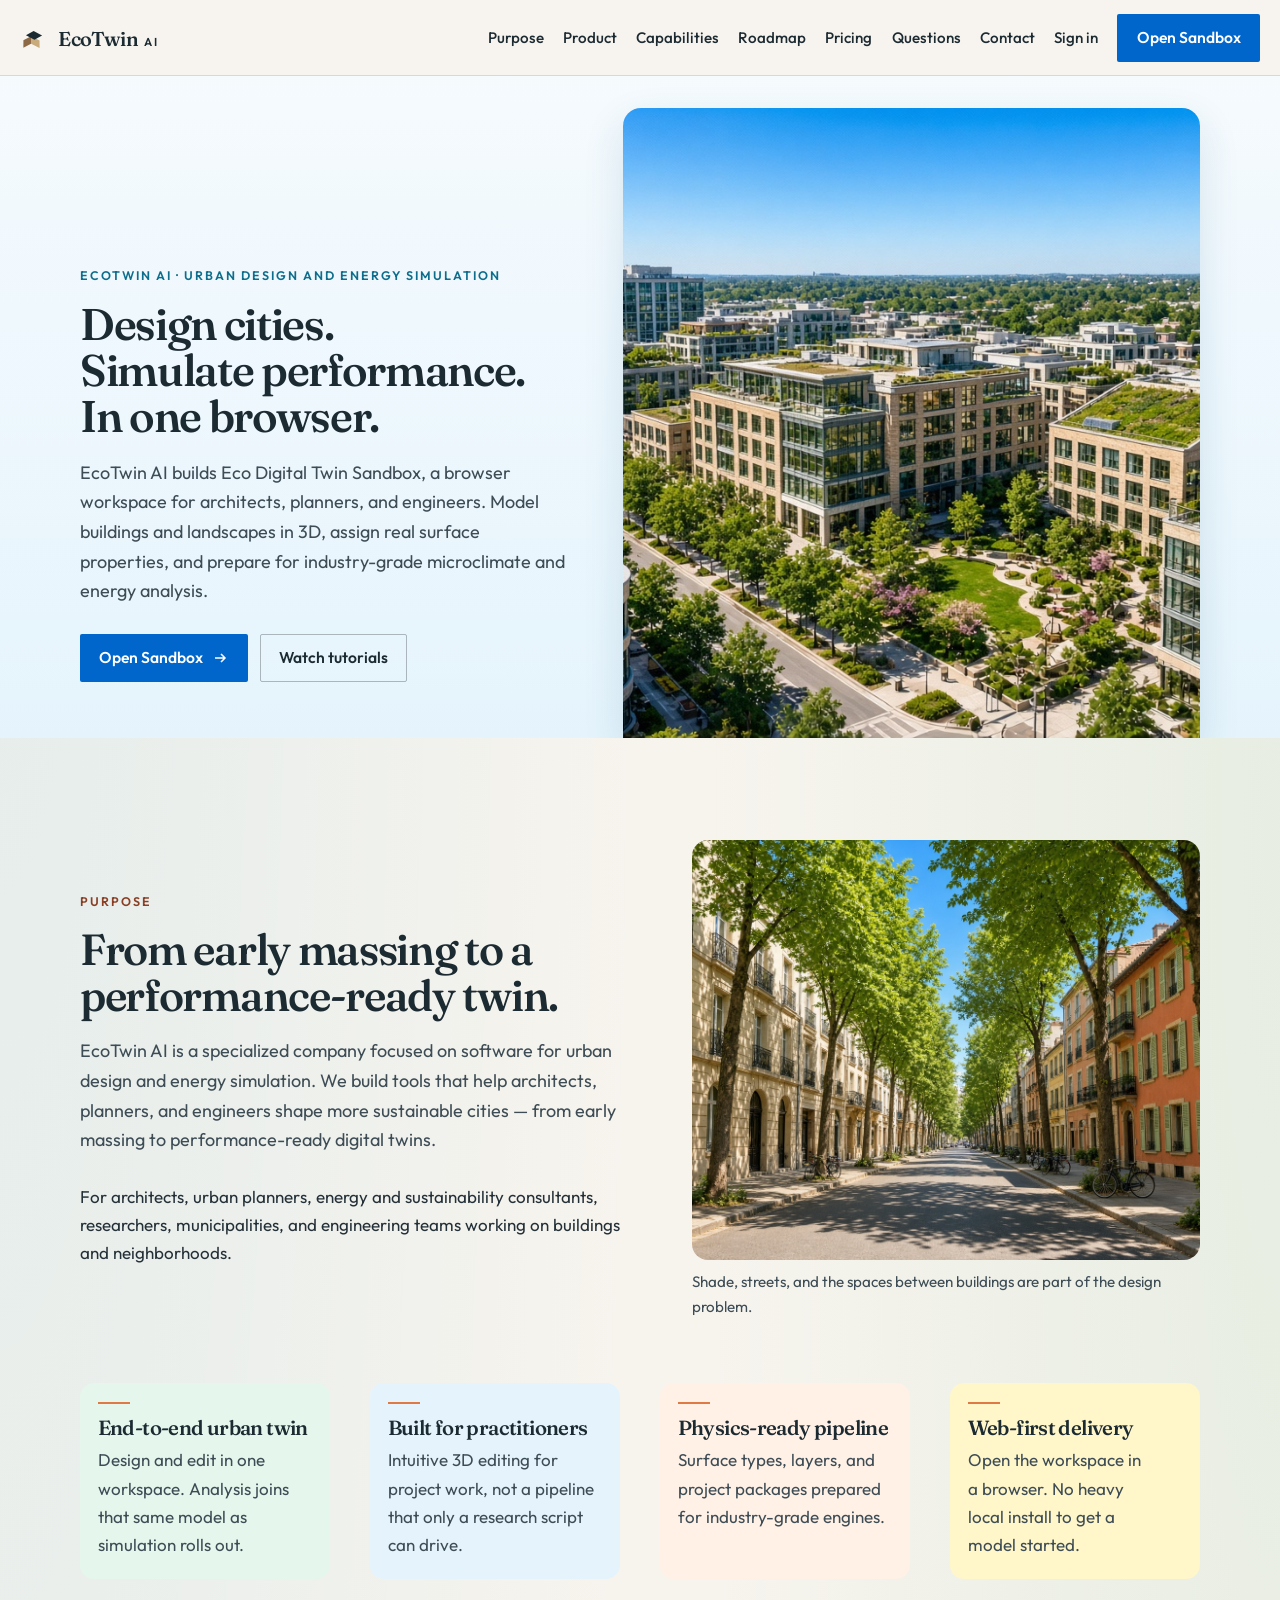
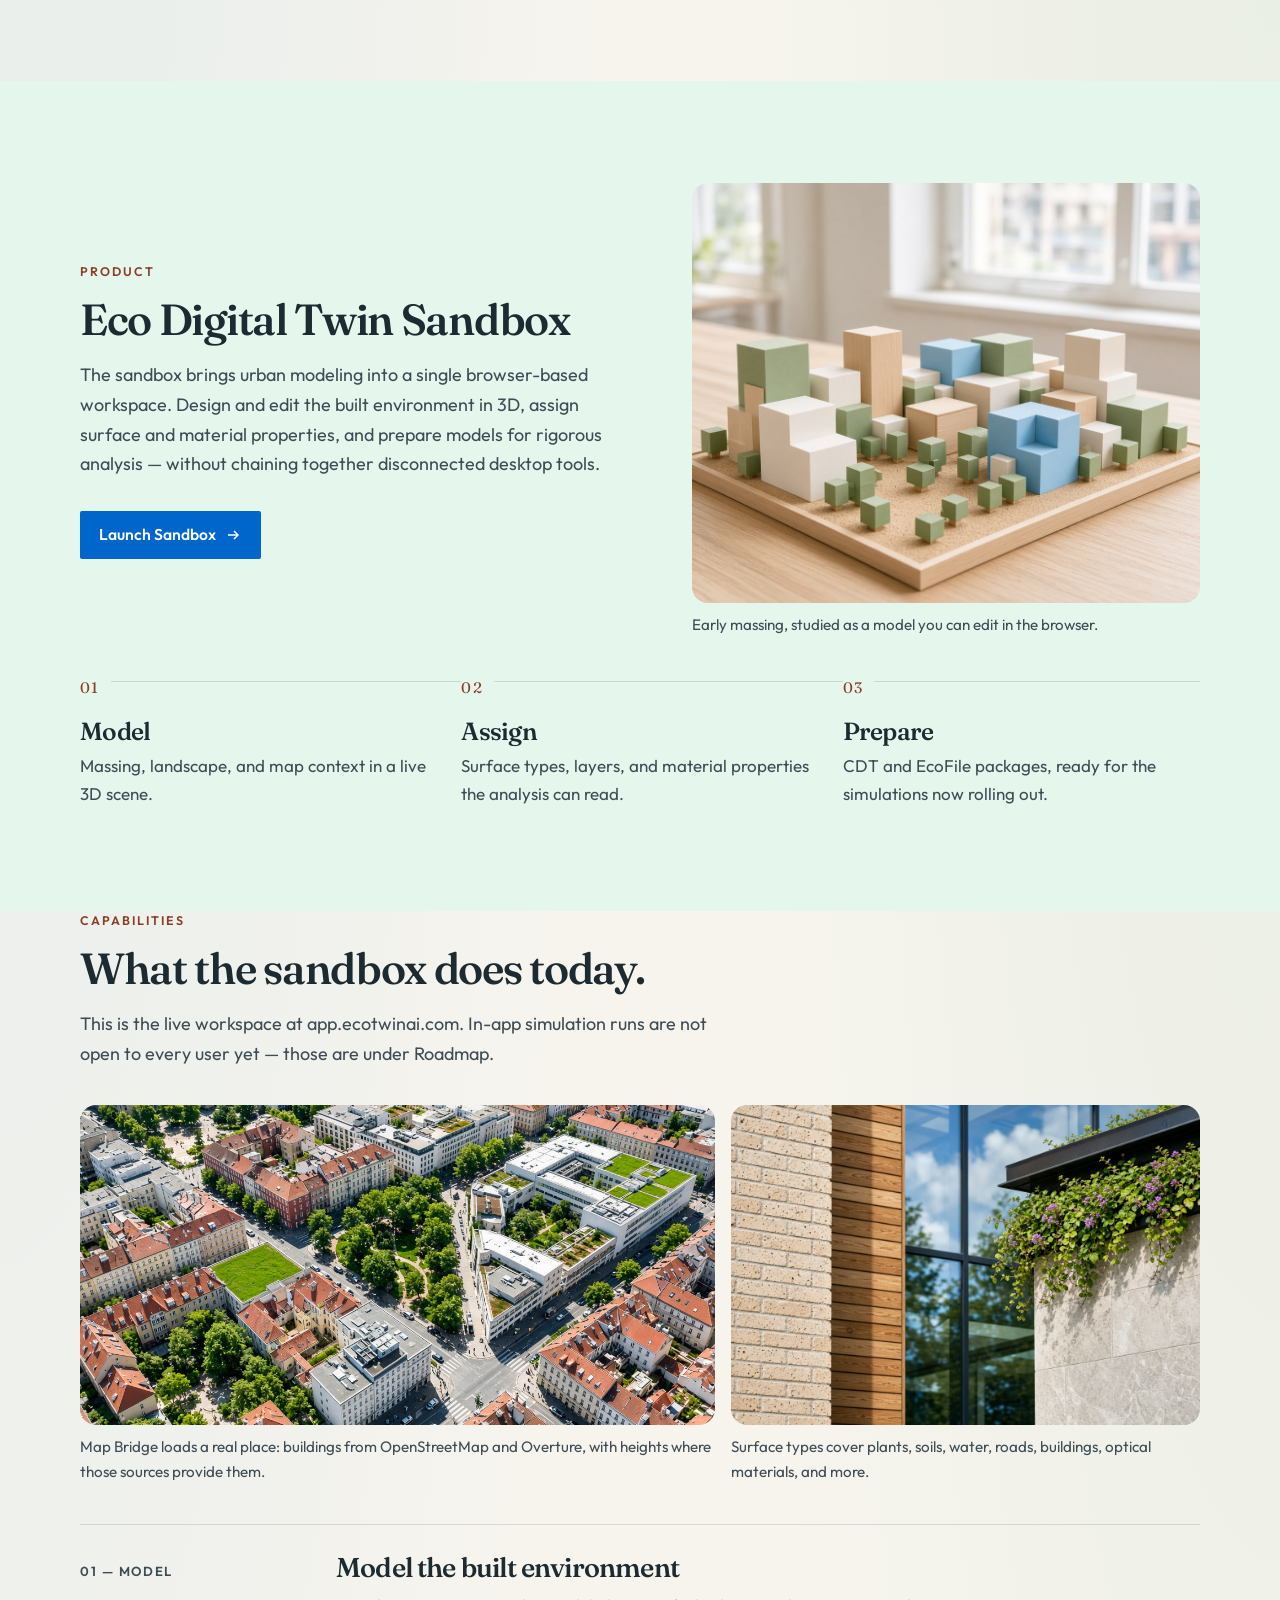
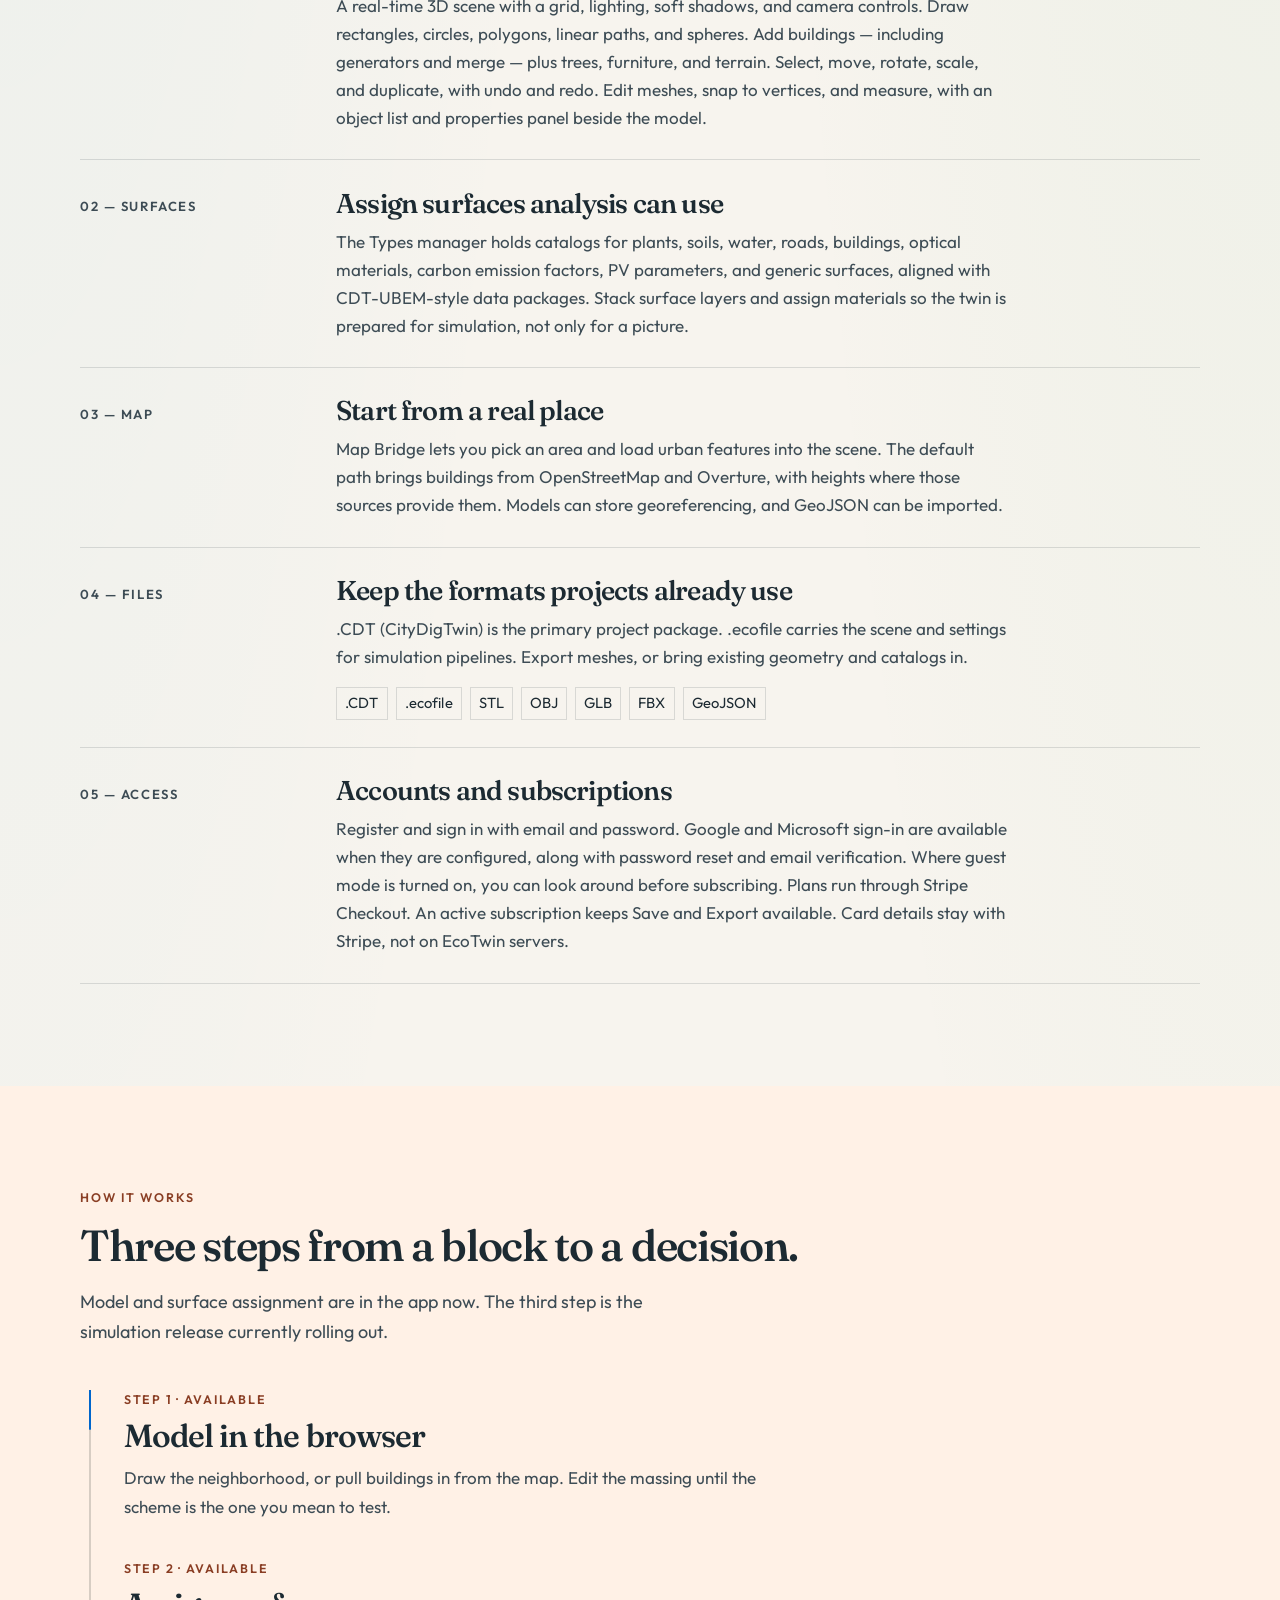
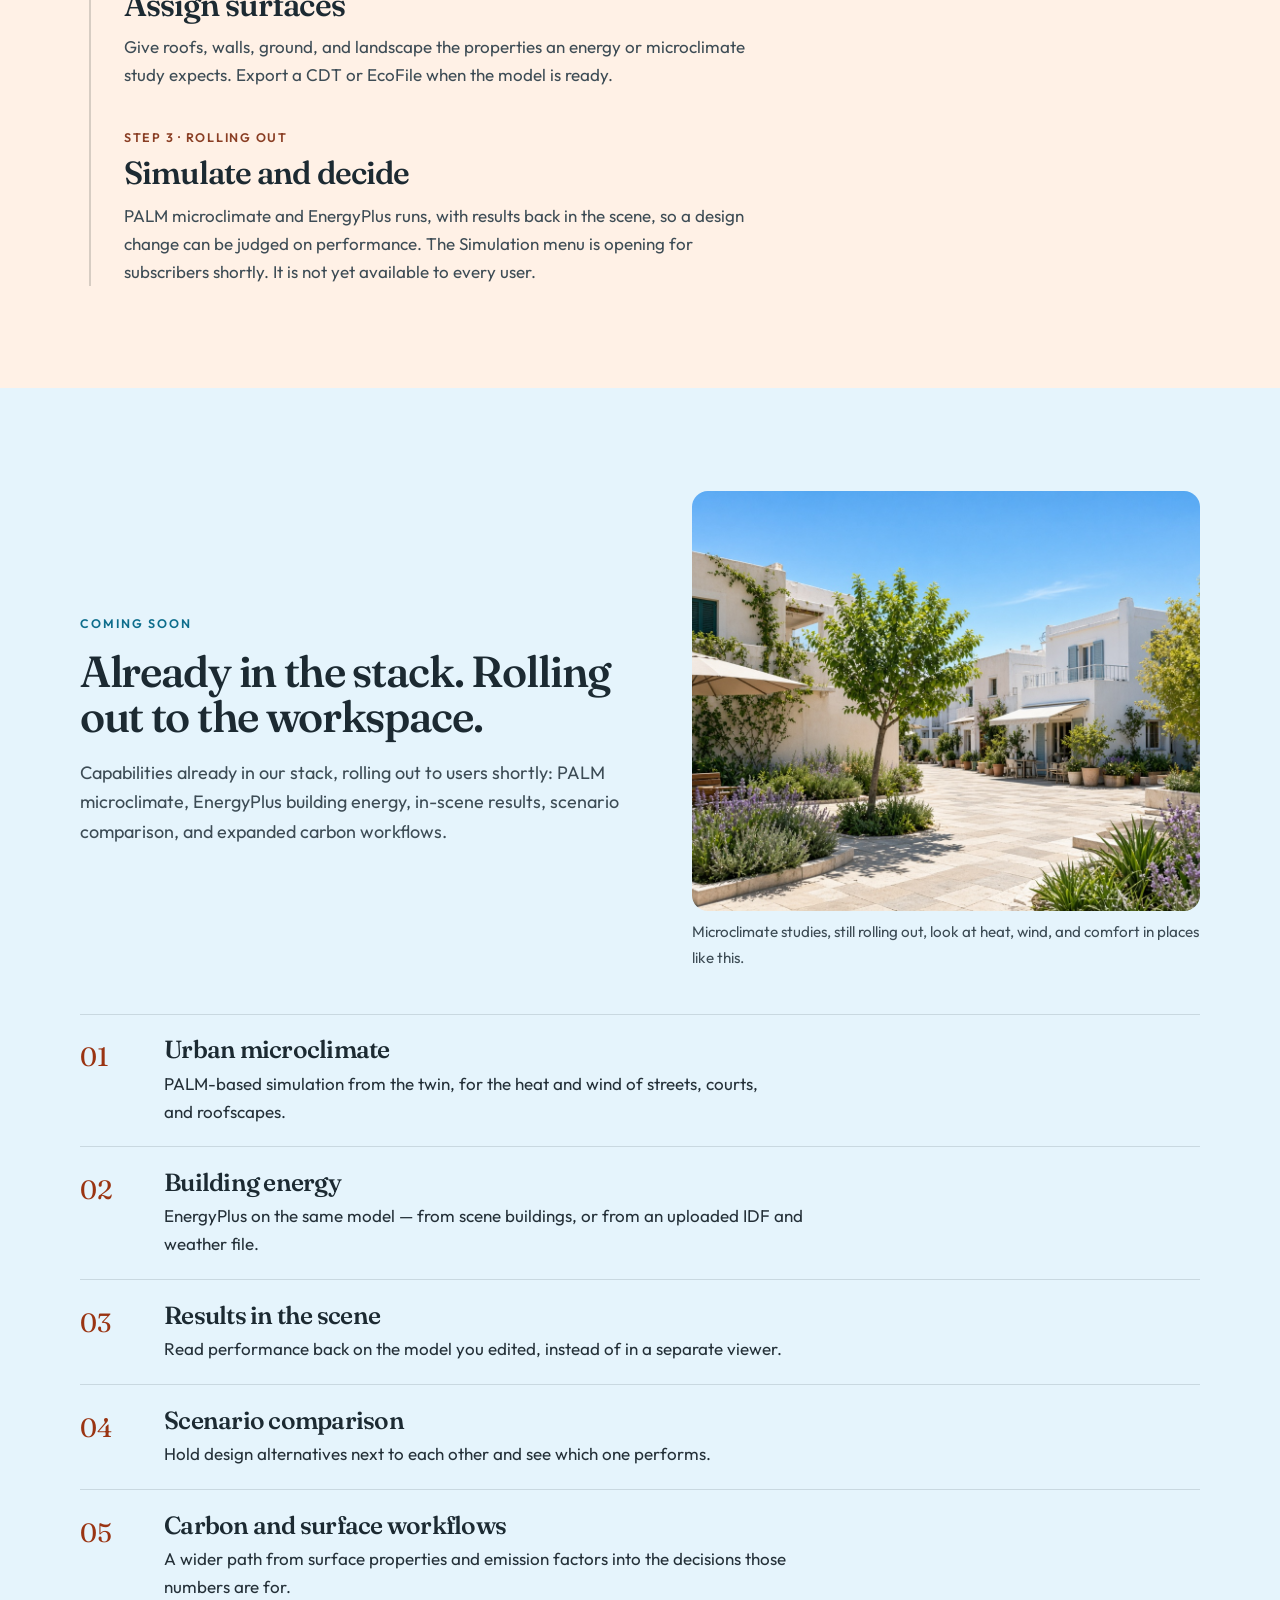
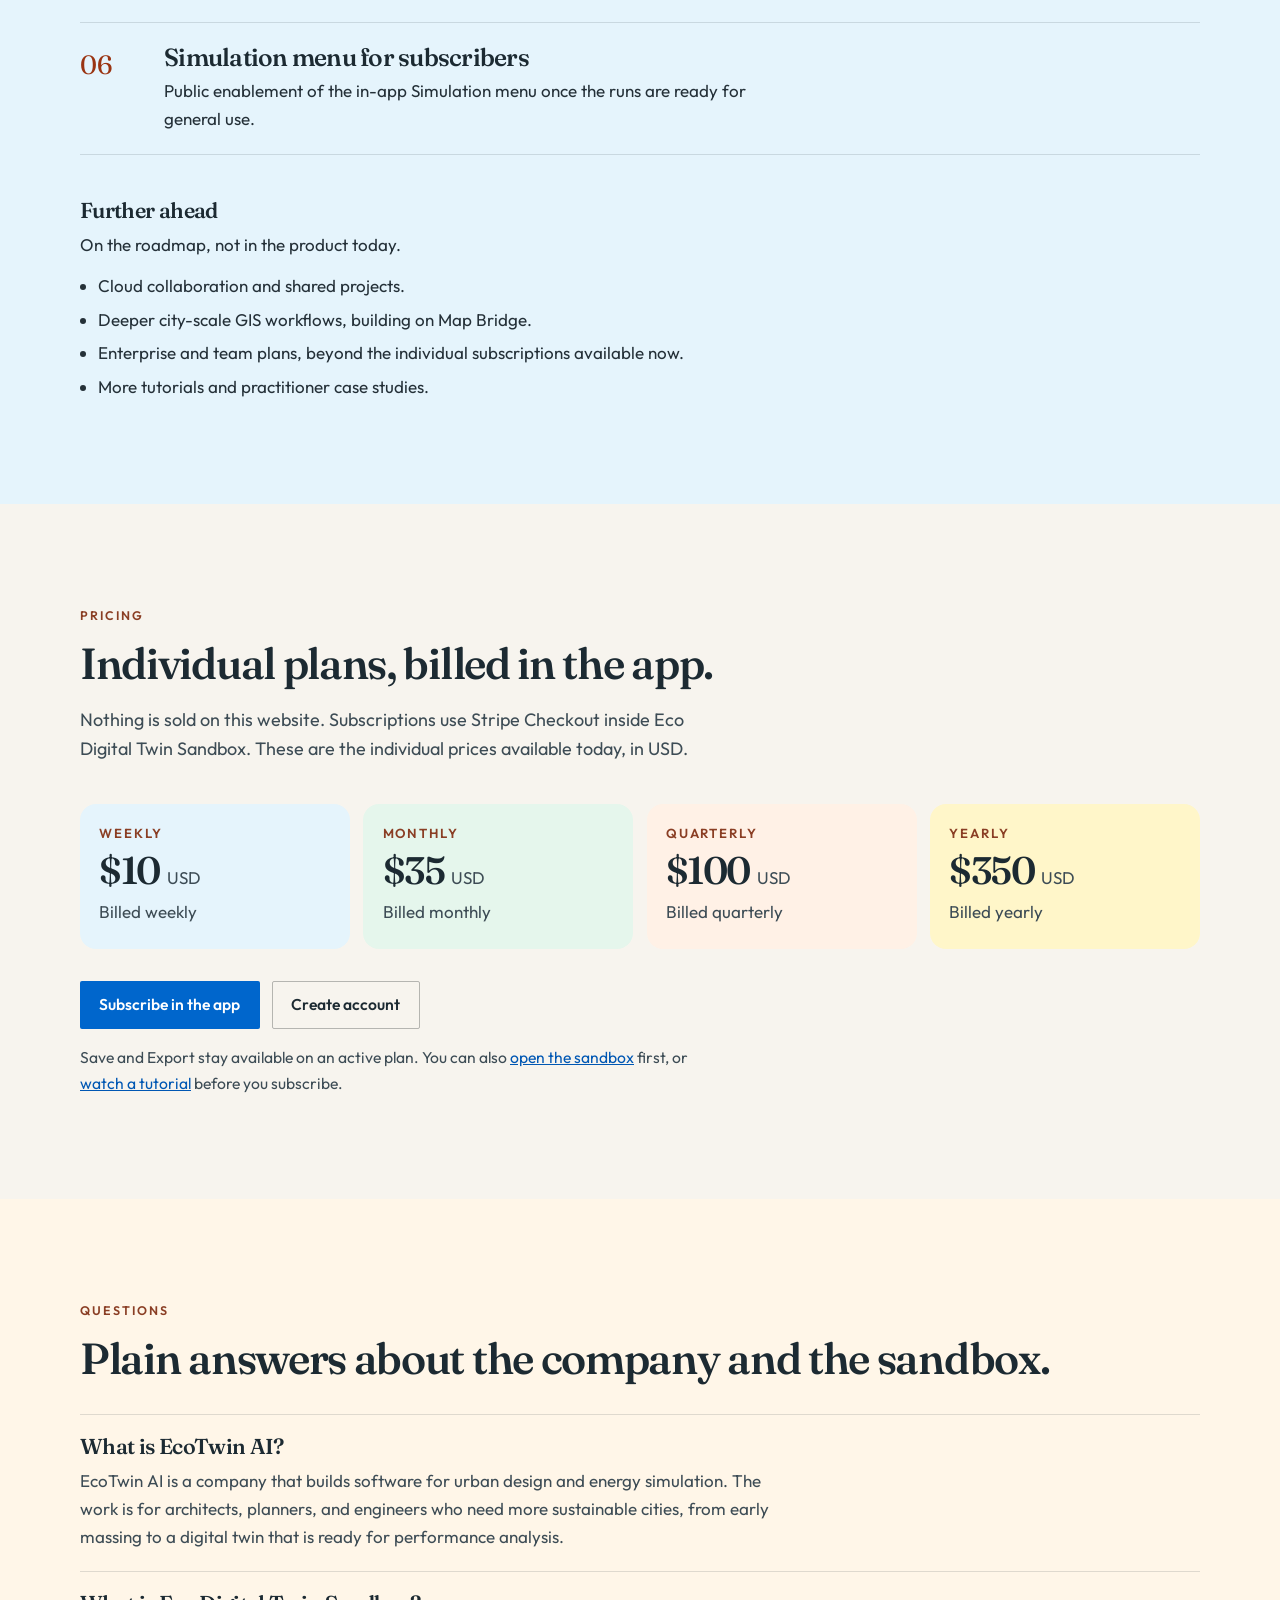
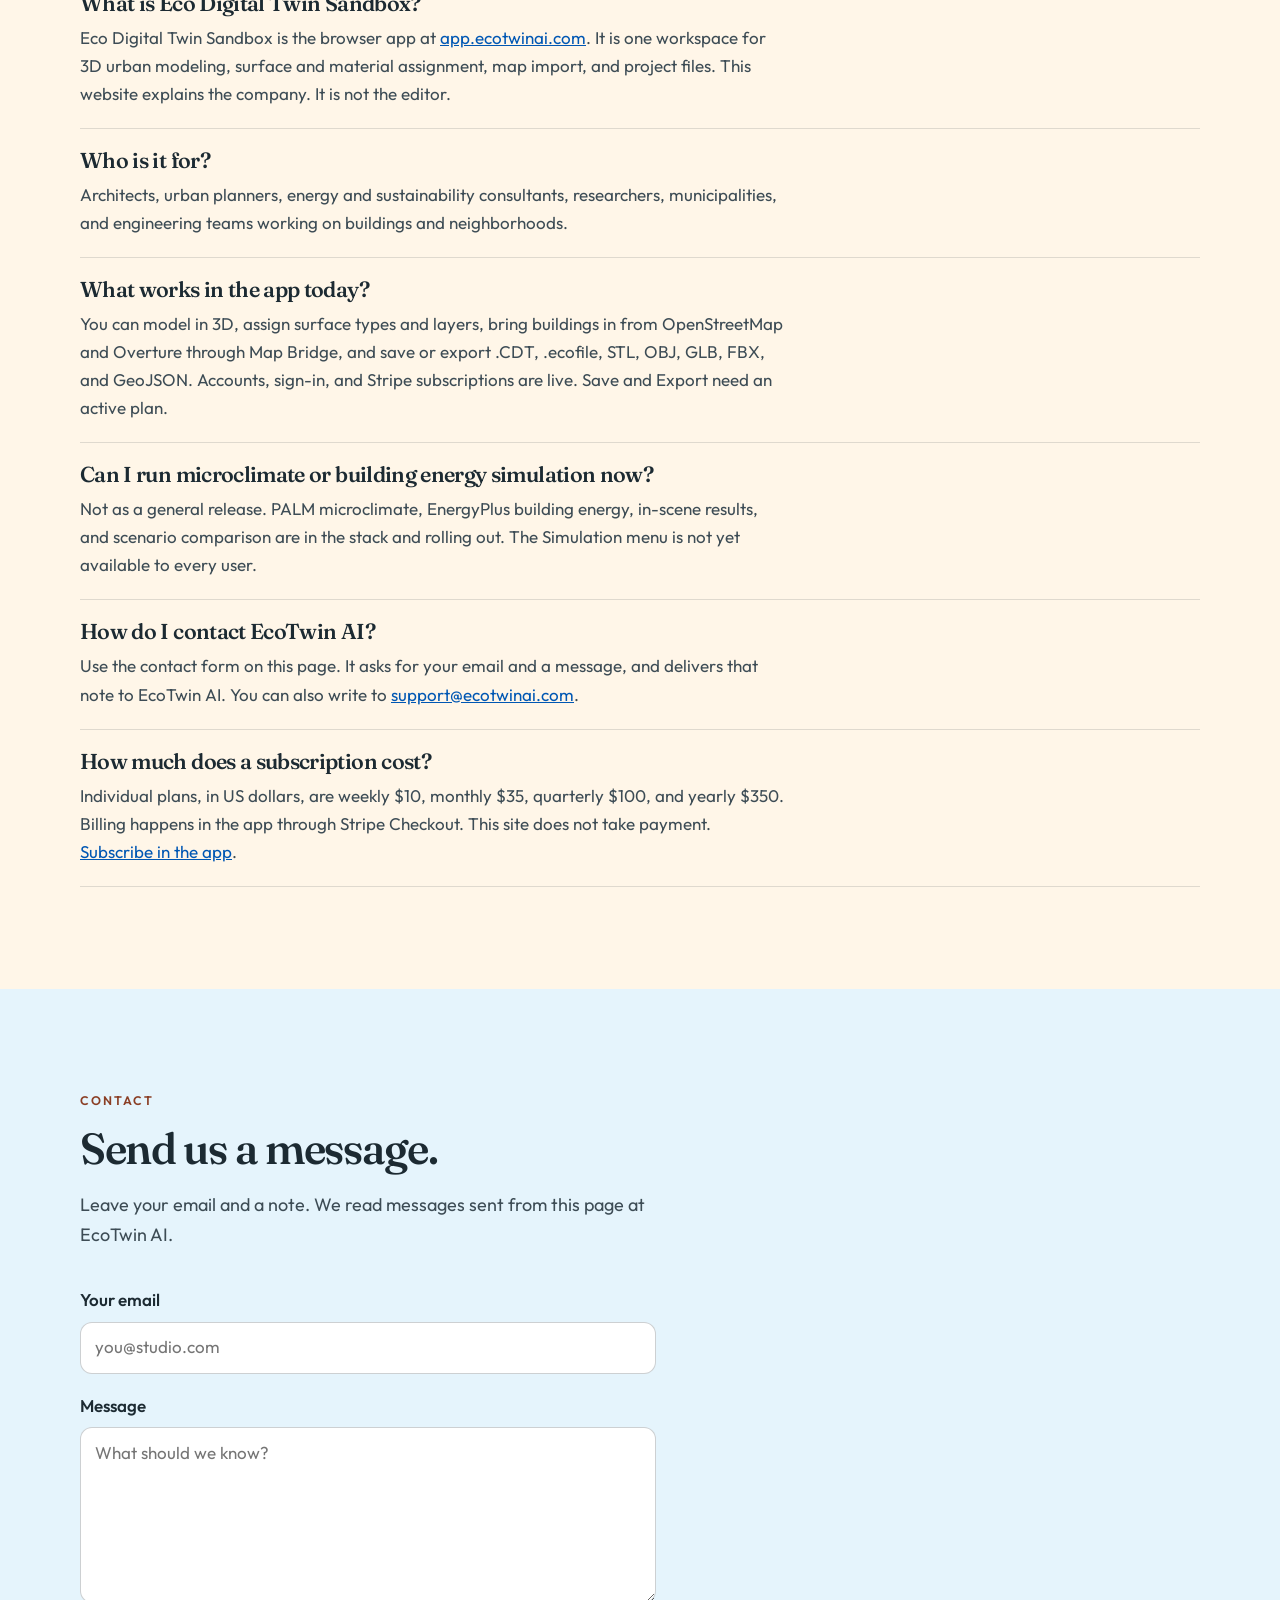
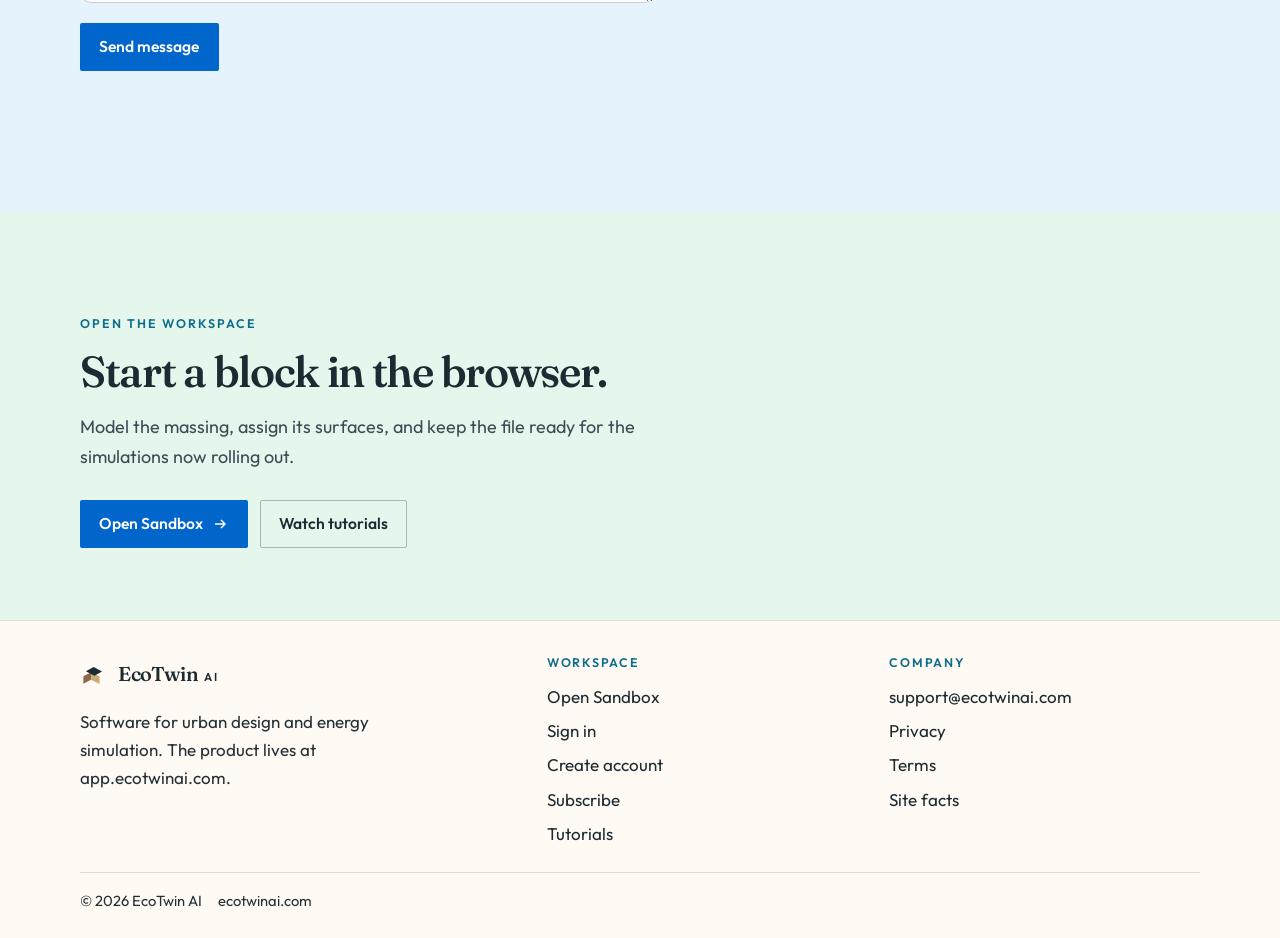
==== commit 3433abcb: "Point public contact details to support@ecotwinai.com. Co-authored-by: Cursor <cursoragent@cursor.co" ====
--- a/index.html
+++ b/index.html
@@ -35,7 +35,7 @@
             "@id": "https://ecotwinai.com/#organization",
             "name": "EcoTwin AI",
             "url": "https://ecotwinai.com/",
-            "email": "hello@ecotwinai.com",
+            "email": "support@ecotwinai.com",
             "description": "EcoTwin AI builds software for urban design and energy simulation. The product is Eco Digital Twin Sandbox, a browser workspace for architects, planners, and engineers.",
             "logo": "https://ecotwinai.com/favicon.svg",
             "sameAs": ["https://www.youtube.com/@EcoTwinAI"]
@@ -115,7 +115,7 @@
                 "name": "How do I contact EcoTwin AI?",
                 "acceptedAnswer": {
                   "@type": "Answer",
-                  "text": "Use the contact form at https://ecotwinai.com/#contact. It asks for your email and a message and delivers them to EcoTwin AI. You can also write to hello@ecotwinai.com."
+                  "text": "Use the contact form at https://ecotwinai.com/#contact. It asks for your email and a message and delivers them to EcoTwin AI. You can also write to support@ecotwinai.com."
                 }
               },
               {
@@ -483,7 +483,7 @@
             </article>
             <article>
               <h3>How do I contact EcoTwin AI?</h3>
-              <p>Use the contact form on this page. It asks for your email and a message, and delivers that note to EcoTwin AI. You can also write to <a href="mailto:hello@ecotwinai.com">hello@ecotwinai.com</a>.</p>
+              <p>Use the contact form on this page. It asks for your email and a message, and delivers that note to EcoTwin AI. You can also write to <a href="mailto:support@ecotwinai.com">support@ecotwinai.com</a>.</p>
             </article>
             <article>
               <h3>How much does a subscription cost?</h3>
@@ -558,7 +558,7 @@
         <div>
           <h2>Company</h2>
           <ul>
-            <li><a href="mailto:hello@ecotwinai.com">hello@ecotwinai.com</a></li>
+            <li><a href="mailto:support@ecotwinai.com">support@ecotwinai.com</a></li>
             <li><a href="privacy.html">Privacy</a></li>
             <li><a href="terms.html">Terms</a></li>
             <li><a href="llms.txt">Site facts</a></li>
